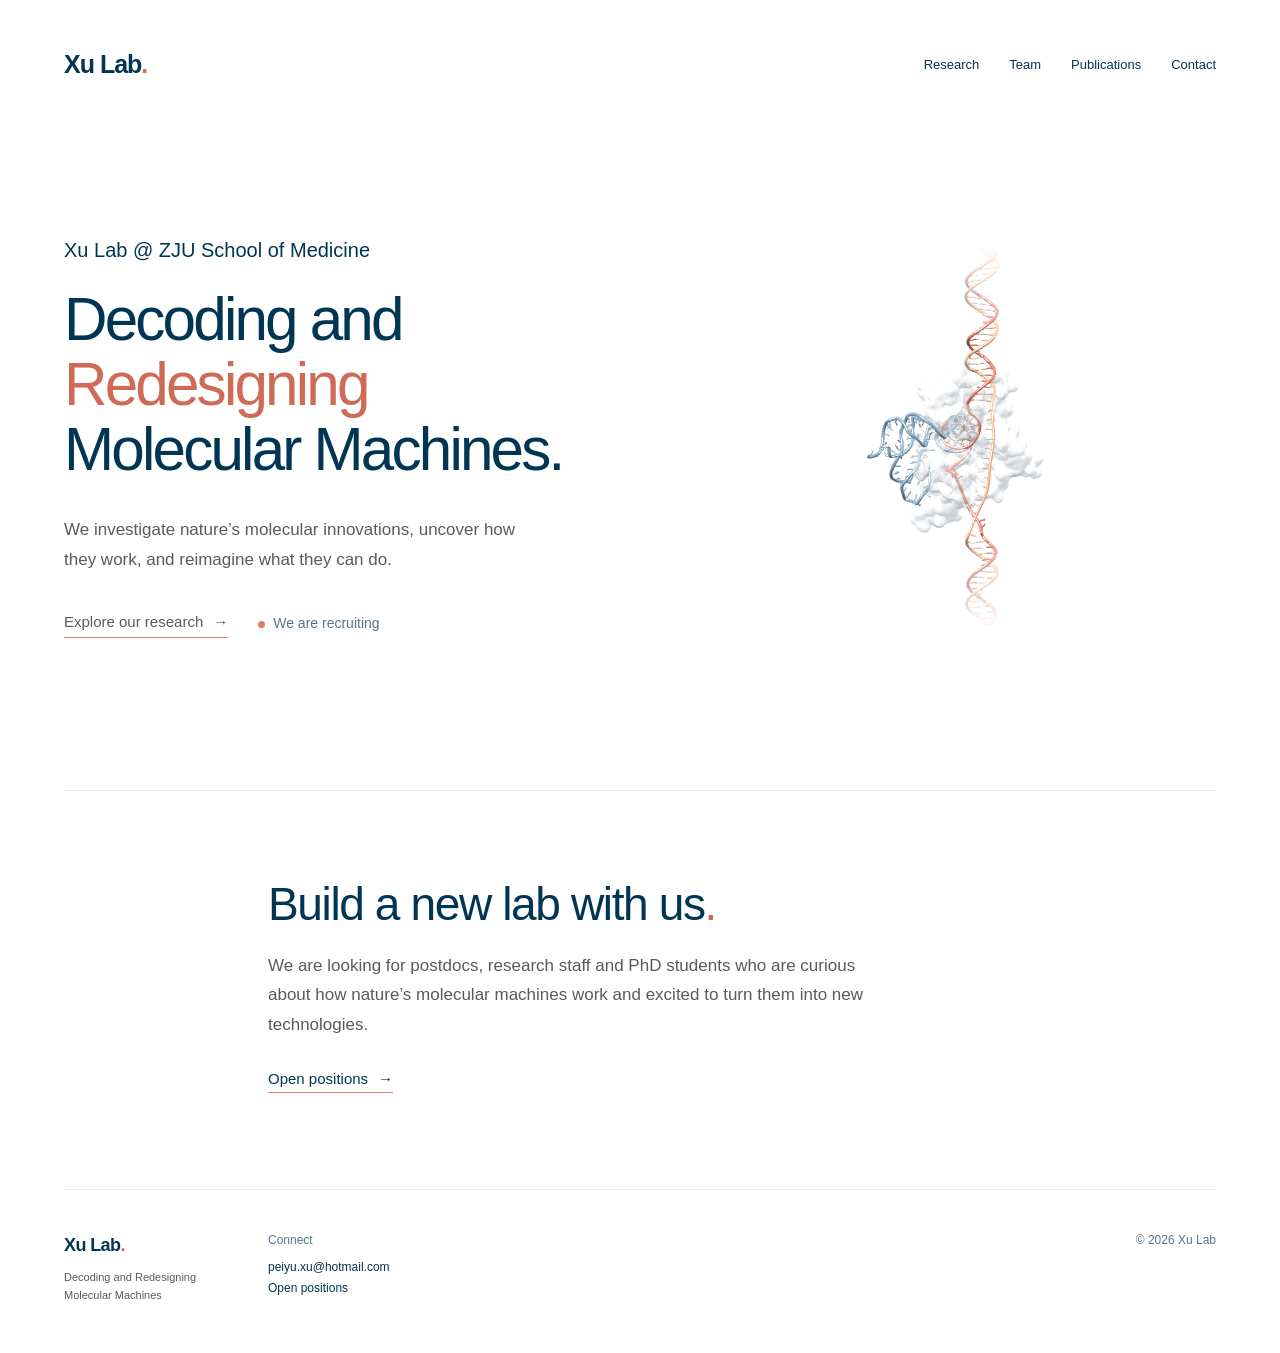
==== index.html @ af86e6c8 "Fix desktop scroll jitter near the top of the page Co-Authored-By: Claude Opus 5.5 <noreply@anthropi" ====
<!doctype html>
<html lang="en"><head><meta charset="utf-8"><meta name="viewport" content="width=device-width,initial-scale=1"><meta name="theme-color" content="#ffffff"><meta name="description" content="The Xu Lab at Zhejiang University School of Medicine discovers molecular machines in nature, works out how they function, and redesigns them into new technologies, at the bench and with AI."><title>Xu Lab — Molecular Machines</title><meta property="og:type" content="website"><meta property="og:site_name" content="Xu Lab"><meta property="og:title" content="Xu Lab — Molecular Machines"><meta property="og:description" content="The Xu Lab at Zhejiang University School of Medicine discovers molecular machines in nature, works out how they function, and redesigns them into new technologies, at the bench and with AI."><meta property="og:image" content="assets/og-image.png"><meta name="twitter:card" content="summary_large_image"><script type="application/ld+json">{"@context": "https://schema.org", "@type": "ResearchOrganization", "name": "Xu Lab", "description": "The Xu Lab at Zhejiang University School of Medicine discovers molecular machines in nature, works out how they function, and redesigns them into new technologies, at the bench and with AI.", "parentOrganization": {"@type": "CollegeOrUniversity", "name": "Zhejiang University School of Medicine"}, "email": "peiyu.xu@hotmail.com", "founder": {"@type": "Person", "name": "Peiyu Xu"}}</script><link rel="icon" href="assets/mark.svg" type="image/svg+xml"><link rel="apple-touch-icon" href="assets/apple-touch-icon.png"><link rel="manifest" href="site.webmanifest"><link rel="modulepreload" href="assets/vendor/three.module.min.js"><link rel="preload" href="assets/spufz1.json" as="fetch" crossorigin><link rel="preload" href="assets/protein-surface.bin" as="fetch" crossorigin><link rel="stylesheet" href="style.css?v=r39"><script type="module" src="app.js?v=spufz1-v6"></script><script type="module" src="site.js?v=r5"></script></head>
<body class="home"><a class="skip" href="#main">Skip to content</a><header><a class="wordmark" href="index.html" aria-label="Xu Lab home">Xu Lab<span>.</span></a><nav aria-label="Main navigation"><a href="research.html">Research</a><a href="team.html">Team</a><a href="publications.html">Publications</a><a href="contact.html">Contact</a></nav></header><main id="main"><section class="intro" aria-labelledby="title"><div class="intro-copy"><p class="lab-heading">Xu Lab @ ZJU School of Medicine</p><h1 id="title">Decoding and<br><span>Redesigning</span><br>Molecular Machines.</h1><p>We investigate nature’s molecular innovations, uncover how they work, and reimagine what they can do.</p><p class="hero-links"><a class="cta-link" href="research.html">Explore our research <span aria-hidden="true">→</span></a><a class="hero-secondary" href="contact.html#positions">We are recruiting</a></p></div><figure class="molecular-figure">
  <div id="viewport" class="molecular-viewport">
    <canvas aria-label="SpuFz1 protein surface in translucent white, omega RNA in pale blue, and DNA in coral and apricot, from PDB 8GKH with modeled DNA extensions. Drag to rotate." role="img"></canvas>
    <p id="status" class="molecular-status" role="status">Loading structure…</p>
  </div>
</figure></section>
<section class="join-band reveal" aria-labelledby="join-home-title">
  <h2 id="join-home-title">Build a new lab with us<span>.</span></h2>
  <p>We are looking for postdocs, research staff and PhD students who are curious about how nature’s molecular machines work and excited to turn them into new technologies.</p>
  <a class="cta-link" href="contact.html#positions">Open positions <span aria-hidden="true">→</span></a>
</section>
</main><footer class="site-footer"><div class="footer-inner"><div class="footer-id"><a class="footer-mark" href="index.html">Xu Lab<span>.</span></a><p>Decoding and Redesigning<br>Molecular Machines</p></div><div class="footer-col"><p class="footer-label">Connect</p><p><a href="mailto:peiyu.xu@hotmail.com">peiyu.xu@hotmail.com</a><br><a href="contact.html#positions">Open positions</a></p></div><p class="footer-note">© 2026 Xu Lab</p></div></footer></body></html>
---- style.css ----
*{box-sizing:border-box}html{scroll-behavior:smooth;scroll-padding-top:40px}body{margin:0;background:#fff;color:#003653;font-family:Helvetica,Arial,sans-serif;-webkit-font-smoothing:antialiased}a{color:inherit;text-decoration:none}a:hover{color:#a8452e}button{font:inherit;color:inherit}a:focus-visible,button:focus-visible{outline:2px solid #de7e6a;outline-offset:6px}.skip{position:absolute;left:24px;top:-100px}.skip:focus{top:10px;background:white;z-index:5}header,main,footer{max-width:1280px;margin:auto;padding-left:64px;padding-right:64px}header{height:128px;display:flex;align-items:center;justify-content:space-between;font-size:13px}.wordmark{font-size:25px;font-weight:600;letter-spacing:-1px}.wordmark span{color:#cf6a55}.intro{min-height:570px;display:grid;grid-template-columns:1.35fr 1fr;gap:24px;align-items:center;padding:56px 0 100px}h1{font-size:clamp(40px,4.7vw,66px);line-height:1.08;font-weight:400;letter-spacing:-2.8px;margin:0 0 32px}h1 span{color:#cf6a55}.intro-copy>p{max-width:480px;font-size:17px;line-height:1.75;color:#585a60;margin:0}figure{margin:0;min-width:0}canvas{display:block;width:100%;height:350px}figcaption{font-size:10px;text-align:center;color:#585a60;line-height:1.6}figcaption span{padding:0 5px}button{background:none;border:0;padding:4px 0;cursor:pointer;text-decoration:underline;text-underline-offset:3px}#publications{padding:35px 0 62px;border-top:1px solid #e8ecee}.section-head{display:flex;align-items:baseline;justify-content:space-between;gap:20px;margin-bottom:24px}h2{font-size:16px;font-weight:500;margin:0}.section-head>a{font-size:12px;color:#585a60}ol{list-style:none;margin:0;padding:0}li+li{margin-top:27px}.paper-title{font-size:19px;line-height:1.45;display:block;max-width:850px}.paper-meta{display:block;font-size:12px;color:#585a60;margin-top:7px}.arrow{color:#53768d;font-size:16px;white-space:nowrap}footer{min-height:110px;display:flex;align-items:center;justify-content:space-between;font-size:12px;color:#585a60}footer p{margin:0}footer p span{margin-left:10px}@media(min-width:1500px){.intro{min-height:650px}}@media(max-width:800px){header,main,footer{padding-left:28px;padding-right:28px}header{height:96px}.intro{grid-template-columns:1fr;gap:10px;padding:40px 0 48px;min-height:0}h1{font-size:clamp(37px,7vw,57px);letter-spacing:-1.8px}.intro-copy>p{font-size:16px;max-width:540px}figure{max-width:400px;width:100%;margin:auto}canvas{height:245px}.paper-title{font-size:17px}#publications{padding-bottom:30px}footer{min-height:100px}}@media(prefers-reduced-motion:reduce){html{scroll-behavior:auto}}

/* Shared navigation and separate pages. */
body{min-height:100svh;display:flex;flex-direction:column}header,main,footer{width:100%}main{flex:1}header nav{display:flex;gap:30px;align-items:center}header nav a{padding:8px 0}header nav a[aria-current=page]{text-decoration:underline;text-decoration-color:#de7e6a;text-underline-offset:8px}.home .intro{min-height:calc(100svh - 238px)}.page-heading{padding:64px 0 56px}.page-heading h1{font-size:clamp(40px,5vw,64px);margin-bottom:24px}.page-heading h1 span{color:#cf6a55}.page-heading p,.research-list p{font-size:17px;line-height:1.75;color:#585a60;max-width:600px}.research-list{padding:0 0 80px;max-width:700px}.research-list section{padding:26px 0;border-top:1px solid #e8ecee}.research-list h2,.profile h2{font-size:24px;font-weight:400}.research-list p{margin-bottom:0}.profile{padding:0 0 100px}.profile h2 span{font-size:18px;margin-left:12px}.profile>p{color:#585a60;font-size:14px;margin:16px 0 32px}.profile-links{display:flex;gap:28px;font-size:13px}footer>span{font-size:10px}@media(max-width:800px){header nav{gap:20px}.home .intro{min-height:0}.page-heading{padding:44px 0 40px}footer>span{max-width:190px;text-align:right;line-height:1.6}}@media(max-width:400px){header,main,footer{padding-left:20px;padding-right:20px}header nav{gap:14px;font-size:11px}.wordmark{font-size:23px}}

/* Complete bibliography: full author lists, calm year-based typography. */
.scholar-link{font-size:12px;color:#585a60;display:inline-flex;align-items:center;gap:6px}
.scholar-icon{flex:none}.bibliography{padding-bottom:50px}.publication-year{display:grid;grid-template-columns:100px minmax(0,1fr);gap:28px;padding:36px 0;border-top:1px solid #e8ecee}.publication-year>h2{font-size:18px;color:#53768d;padding-top:3px}.publication+.publication{margin-top:36px}.paper-authors{font-size:13px;line-height:1.85;color:#585a60;margin:10px 0 7px;overflow-wrap:break-word}.paper-authors strong{font-weight:700;color:#003653}.publication .paper-meta{font-size:12px;line-height:1.7;margin:0}.pub-type{color:#a8452e;margin-left:10px}.publication .paper-title{font-size:19px;line-height:1.5}.bibliography ol{min-width:0}@media(max-width:800px){.publication-year{grid-template-columns:1fr;gap:22px;padding:28px 0}.publication .paper-title{font-size:17px}.paper-authors{font-size:13px}}

.author-role{font-size:.75em;line-height:0;vertical-align:super;color:#003653;margin-left:1px}.page-heading .author-legend{font-size:12px;line-height:1.8;margin:20px 0 18px;display:flex;flex-wrap:wrap;gap:8px 24px}

@media(max-width:540px){header{height:auto;min-height:100px;flex-wrap:wrap;gap:14px;padding-top:24px;padding-bottom:22px}header nav{gap:20px;flex-wrap:wrap;font-size:12px;justify-content:flex-end}}@media(max-width:400px){header nav{gap:17px;width:100%;justify-content:flex-end}}

.selected-publications{padding-bottom:72px}.selected-publications .page-heading{padding-bottom:30px}.selected-publications>ol{margin-left:128px;max-width:none}.full-heading{display:flex;justify-content:space-between;align-items:baseline;gap:24px;padding:18px 0 30px}.selected-publications .page-heading h1,.full-heading h2{font-size:30px;font-weight:600;letter-spacing:-.8px;line-height:1.2}.publication-year>h3{font-size:18px;font-weight:400;color:#53768d;padding-top:3px;margin:0}@media(max-width:540px){.selected-publications{padding-bottom:48px}.selected-publications .page-heading h1,.full-heading h2{font-size:26px}.full-heading{gap:16px;flex-wrap:wrap}}

@media(max-width:800px){.selected-publications>ol{margin-left:0}}

/* A shared image/year gutter keeps every article's text aligned. */
.selected-publications>ol{margin-left:204px}.featured-paper{display:grid;grid-template-columns:176px minmax(0,1fr);gap:28px;align-items:center}.publication-year{grid-template-columns:176px minmax(0,1fr)}.paper-copy{min-width:0}.paper-visual{margin:0;width:176px;max-width:none}.paper-visual svg,.paper-visual img{display:block;width:176px;height:152px}.paper-visual figcaption{font-size:10px;color:#585a60;margin-top:8px;line-height:1.5;text-align:center}@media(max-width:800px){.selected-publications>ol{margin-left:0}.publication-year{grid-template-columns:1fr}.featured-paper{grid-template-columns:1fr;gap:20px}.paper-visual{margin:0}.paper-visual svg{height:145px}.paper-visual img{width:168px;height:145px}.paper-visual figcaption{text-align:left}}

@media(max-width:800px){.paper-visual-space{display:none}}

/* Reviewed SpuFz1 structural animation, shared with the standalone preview. */
.home .molecular-figure{width:100%;max-width:none}.home .molecular-viewport{position:relative;width:100%;height:clamp(360px,48vh,480px)}.home .molecular-viewport canvas{width:100%;height:100%;touch-action:pan-y;cursor:grab;-webkit-mask-image:linear-gradient(180deg,transparent 5%,#000 28%,#000 72%,transparent 95%);mask-image:linear-gradient(180deg,transparent 5%,#000 28%,#000 72%,transparent 95%)}.home .molecular-viewport canvas:active{cursor:grabbing}.home .molecular-status{position:absolute;inset:45% 0 auto;text-align:center;font-size:12px;color:#53768d;pointer-events:none}.home .molecular-status[hidden]{display:none}.home .molecular-figure figcaption{line-height:1.8;margin-top:10px}.home #motion:disabled{cursor:wait;opacity:.55}@media(max-width:800px){.home .molecular-figure{max-width:440px}.home .molecular-viewport{height:400px}}@media(max-width:400px){.home .molecular-viewport{height:360px}}

.home .intro-copy>.lab-heading{max-width:none;margin:0 0 24px;color:#003653;font-size:clamp(16px,1.6vw,20px);font-weight:400;line-height:1.4}


/* Team: PI profile and training, on the same 176px label column as Publications. */
.pi-profile{display:grid;grid-template-columns:280px minmax(0,1fr);gap:56px;align-items:start;padding:0 0 100px}.pi-photo{width:100%;aspect-ratio:4/5;background:#f4f5f6;border:1px solid #e8ecee;display:flex;align-items:center;justify-content:center}.pi-photo span{font-size:11px;letter-spacing:.08em;text-transform:uppercase;color:#53768d}.pi-photo img{width:100%;height:100%;object-fit:cover;display:block}.pi-copy{padding-top:6px}.pi-copy h2{font-size:30px;font-weight:400;letter-spacing:-.6px;line-height:1.2;margin:0}.pi-copy h2 span{font-size:18px;margin-left:12px;color:#585a60}.pi-role{color:#585a60;font-size:14px;line-height:1.7;margin:14px 0 22px}.training{margin-top:48px}.training-row{display:grid;grid-template-columns:72px minmax(0,1fr);gap:20px;padding:0}.training-row+.training-row{margin-top:16px}.training-row>h3{font-size:13px;font-weight:400;color:#53768d;line-height:1.6;margin:0}.training-place{font-size:14px;line-height:1.6;margin:0 0 2px}.training-detail{font-size:12px;line-height:1.6;color:#585a60;margin:0}.training-detail span{margin-left:16px;color:#53768d}@media(max-width:800px){.pi-profile{grid-template-columns:1fr;gap:28px}.pi-photo{max-width:280px}}

/* Contact: label + links groups. */
.profile .contact-group{margin-top:26px}.profile .contact-group>p{color:#585a60;font-size:14px;margin:0 0 8px}
.join{padding:0 0 100px}.join h2{font-size:24px;font-weight:400;margin:0 0 16px}.join p{font-size:15px;line-height:1.75;color:#585a60;margin:0;max-width:600px}
.contact-address{font-style:normal;font-size:13px;line-height:1.7;min-height:1.7em}
.pi-copy .profile-links a{display:inline-flex;align-items:center;gap:7px}.pi-copy .profile-links svg{width:15px;height:15px;flex:none}
.join p+p{margin-top:12px}.join a{color:#003653;text-decoration:underline;text-decoration-color:#91adc1;text-underline-offset:3px}

/* Research: hovering a theme swaps a large, edge-faded visual on the right. */
.research main{max-width:none;padding:0}.research-stage{--gutter:max(64px,calc((100vw - 1280px)/2 + 64px));display:grid;grid-template-columns:calc(var(--gutter) + 440px) minmax(0,1fr);grid-template-columns:calc(var(--gutter) + clamp(340px,30vw,440px)) minmax(0,1fr);grid-template-rows:auto 1fr;grid-template-areas:"heading visual" "pillars visual";min-height:620px;min-height:max(620px,calc(100vh - 238px));min-height:max(620px,calc(100svh - 238px))}.research .page-heading{grid-area:heading;position:relative;z-index:2;padding:40px 24px 36px var(--gutter)}.pillars{grid-area:pillars;position:relative;z-index:2;display:flex;flex-direction:column;padding:0 24px 56px var(--gutter)}.pillar{display:grid;grid-template-columns:44px minmax(0,1fr);text-align:left;text-decoration:none;padding:22px 0;border-top:1px solid #e8ecee;color:#8a8484;transition:color .35s}.pillar:last-child{border-bottom:1px solid #e8ecee}.pillar-num{grid-row:span 2;font-size:12px;padding-top:14px;color:#8a8484;transition:color .35s}.pillar-name{font-size:clamp(34px,3.6vw,50px);letter-spacing:-1.6px;line-height:1.1}.pillar-name span{color:transparent;transition:color .35s}.pillar:hover,.pillar[aria-selected=true]{color:#003653}.pillar[aria-selected=true] .pillar-num{color:#cf6a55}.pillar[aria-selected=true] .pillar-name span{color:#cf6a55}.pillar:focus-visible{outline-offset:2px}
/* Page titles on Research, Team and Contact: a small label over an optional statement,
   so the page's own content carries the visual weight. The Structures drawer on Publications
   uses the same label, so it reads as an appendix rather than a section of its own. */
.page-heading.is-label h1,.drawer-title{font-size:13px;font-weight:400;letter-spacing:.18em;text-transform:uppercase;color:#53768d;line-height:1.4;margin:0}
.page-heading.is-label h1 span,.drawer-title span{display:none}
.page-heading.is-label p{font-size:26px;line-height:1.3;color:#003653;letter-spacing:-.4px;max-width:600px;margin:12px 0 0}
main>.page-heading.is-label{padding:40px 0 36px}
.research .page-heading.is-label p{max-width:360px}
@media(max-width:600px){.page-heading.is-label p{font-size:22px}}
/* The selected theme's question and lead open beneath it. */
.pillar-more{grid-column:2;display:grid;grid-template-rows:0fr;opacity:0;transition:grid-template-rows .55s cubic-bezier(.2,.7,.2,1),opacity .4s ease}
.pillar-more>span{overflow:hidden;min-height:0}
.pillar[aria-selected=true] .pillar-more{grid-template-rows:1fr;opacity:1}
.pillar-q{display:block;font-size:18px;letter-spacing:-.3px;line-height:1.35;color:#003653;margin-top:18px}
.pillar-lead{display:block;font-size:14px;line-height:1.75;color:#585a60;margin-top:8px;max-width:420px}
@media(max-width:900px){.pillar-more{grid-template-rows:1fr;opacity:1}}
@media(prefers-reduced-motion:reduce){.pillar-more{transition:none}}
/* Structures: a collapsed drawer at the foot of the publications page. */
.structure-drawer{grid-column:1/-1}
.structure-drawer>summary{display:grid;grid-template-columns:176px minmax(0,1fr) auto;gap:28px;align-items:baseline;cursor:pointer;list-style:none}
.structure-drawer>summary::-webkit-details-marker{display:none}
.drawer-hint{font-size:15px;color:#585a60}
.drawer-toggle{font-size:13px;color:#14597c;border:1px solid #dfe6ea;border-radius:999px;padding:7px 14px;white-space:nowrap}
.structure-drawer>summary:hover .drawer-toggle{border-color:#14597c}
.drawer-toggle .when-open,.structure-drawer[open] .drawer-toggle .when-closed{display:none}
.structure-drawer[open] .drawer-toggle .when-open{display:inline}
.structure-drawer .gallery-body{margin:28px 0 0 204px}
@media(max-width:800px){.structure-drawer>summary{grid-template-columns:minmax(0,1fr) auto;gap:8px 16px}.drawer-hint{grid-column:1/-1;grid-row:2}.structure-drawer .gallery-body{margin-left:0}}
.research-visual{grid-area:visual;position:relative;z-index:1;overflow:hidden;min-height:620px;min-width:0}.panel{position:absolute;top:0;right:0;bottom:0;left:0;opacity:0;transform:scale(1.025);transition:opacity .7s ease,transform 1.1s ease}.panel.is-active{opacity:1;transform:none}.panel[hidden]{display:block;visibility:hidden}.panel-art{position:absolute;top:0;right:0;bottom:0;left:0;-webkit-mask-image:radial-gradient(ellipse 64% 66% at 54% 50%,#000 50%,transparent 100%),linear-gradient(90deg,transparent,#000 22%);-webkit-mask-composite:source-in;mask-image:radial-gradient(ellipse 64% 66% at 54% 50%,#000 50%,transparent 100%),linear-gradient(90deg,transparent,#000 22%);mask-composite:intersect}.panel-caption{position:absolute;right:max(32px,calc((100vw - 1280px)/2 + 64px));bottom:16px;margin:0;font-size:10px;line-height:1.6;color:#585a60;text-align:right}.panel-caption span{padding:0 5px}.panel-caption a:hover{color:#a8452e}
.tree{display:block;width:100%;height:100%;overflow:visible}.tree .edge{fill:none;stroke:#14597c;stroke-linecap:round;stroke-dasharray:1 1;stroke-dashoffset:1;opacity:0;transition:stroke-dashoffset var(--t,.6s) linear var(--d,0s),opacity 0s linear var(--d,0s)}.tree.grown .edge{stroke-dashoffset:0;opacity:1}.tree.reset .edge,.tree.reset .tip,.tree.reset .critter{transition:none}.tree .tip{fill:#91adc1;opacity:0;transition:opacity .8s var(--d,0s)}.tree.grown .tip{opacity:.9}.critter{opacity:0;transition:opacity 1.2s ease var(--d,0s)}.tree.grown .critter{opacity:1}.critter path,.critter circle,.critter ellipse,.critter line,.critter rect,.critter polyline{fill:none;stroke:#003653;stroke-width:1.6;stroke-linecap:round;stroke-linejoin:round;vector-effect:non-scaling-stroke}.critter.accent path,.critter.accent circle,.critter.accent line{stroke:#de7e6a}.critter .dot{fill:#003653;stroke:none}.critter.accent .dot{fill:#de7e6a}.critter text{font-size:11px;fill:#585a60;text-anchor:middle;font-family:Helvetica,Arial,sans-serif}.tree-layer{transition:transform 1.2s cubic-bezier(.2,.7,.2,1)}
.decode-art{overflow:hidden;-webkit-mask-image:linear-gradient(180deg,transparent 2%,#000 30%,#000 70%,transparent 98%),linear-gradient(90deg,transparent,#000 22%);mask-image:linear-gradient(180deg,transparent 2%,#000 30%,#000 70%,transparent 98%),linear-gradient(90deg,transparent,#000 22%)}.research .molecular-viewport{position:absolute;left:0;right:0;top:-52%;bottom:-52%}.research .molecular-viewport canvas{width:100%;height:100%;touch-action:pan-y;cursor:grab}.research .molecular-viewport canvas:active{cursor:grabbing}.research .molecular-status{position:absolute;top:48%;left:0;right:0;text-align:center;font-size:12px;color:#53768d;pointer-events:none;margin:0}.research .molecular-status[hidden]{display:none}.research #motion{font-size:10px;padding:0}.research #motion:disabled{cursor:wait;opacity:.55}
@font-face{font-family:"Lab Mono";src:url(assets/fonts/DejaVuSansMono-latin.woff) format("woff");font-display:block}.genome{position:absolute;top:-4%;bottom:-4%;left:-10%;right:-10%;display:flex;flex-direction:column;justify-content:center;align-items:center;gap:12px;font-family:"Lab Mono",Menlo,monospace;white-space:nowrap;overflow:hidden}.seq-row{font-size:14px;letter-spacing:.32em;color:#8a8484;will-change:transform}.seq-row.focus{font-size:21px;letter-spacing:.3em;color:#003653;margin:22px 0;position:relative}.seq-row b{font-weight:400;transition:color 1.2s,background-color 1.2s}.seq-row b.guide{background:linear-gradient(#91adc1,#91adc1) bottom/100% 3px no-repeat}.seq-row b.cut{color:#cf6a55}.seq-row b.new{color:#a8452e;background-color:#fde9dc}.seq-row b.done{color:#cf6a55}.seq-row b.blip{color:#cf6a55}
.cowork{position:absolute;top:0;left:0;width:100%;height:100%;overflow:visible;pointer-events:none;z-index:1}
.cowork path,.cowork line,.cowork circle{fill:none;stroke-linecap:round;stroke-linejoin:round}
#panel-redesign .genome{justify-content:flex-start}
.co-human path,.co-arm{stroke:#003653}
.co-human .co-fill{fill:#003653;stroke:none}
.co-ai path,.co-ai-arm{stroke:#53768d}
.co-net line{stroke:#91adc1}
.cowork .co-net circle,.cowork .co-fill-ai,.cowork .co-particle{fill:#14597c;stroke:none}
.co-halo{stroke:#14597c}
.co-sketch{stroke:#003653;stroke-dasharray:1 1}
.co-change{stroke:#de7e6a}
.co-talk{stroke:#91adc1}
.cowork .co-particle.hit{fill:#de7e6a;stroke:none}
.co-label{font-family:"Lab Mono",Menlo,monospace;font-size:9px;letter-spacing:.24em;fill:#8a8484;text-anchor:middle}
.cowork .co-res{fill:#fff;stroke:#003653}
.cowork .co-res-c{fill:#fde9dc;stroke:#de7e6a}
.co-aa{font-family:"Lab Mono",Menlo,monospace;font-size:8.5px;text-anchor:middle;dominant-baseline:central;fill:#003653}
.co-aa.c{fill:#a8452e}
.co-fan path{fill:none;stroke-linecap:round;stroke-dasharray:1 1}
.co-fan .reg{stroke:#91adc1;stroke-width:.7}
.co-fan .hit{stroke:#de7e6a;stroke-width:1.6}
/* The focus row slides so the molecule being designed sits above its own letters. */
.seq-row.focus{transition:transform 1.2s cubic-bezier(.4,0,.2,1)}
.seq-row b.win{background:linear-gradient(#91adc1,#91adc1) bottom/100% 2px no-repeat}
.seq-row b.win.alt{background-image:linear-gradient(#cfdbe3,#cfdbe3)}
@media(max-width:600px){.seq-row.focus{font-size:14px;letter-spacing:.14em;margin:16px 0}}
@media(max-width:900px){.research-stage{--gutter:28px;grid-template-columns:minmax(0,1fr);grid-template-rows:auto auto auto;grid-template-areas:"heading" "visual" "pillars";min-height:0}.research .page-heading{padding:20px 28px 24px}.research-visual{position:-webkit-sticky;position:sticky;top:0;z-index:3;height:340px;height:52vh;height:52svh;min-height:340px;background:#fff}.pillars{padding:0 28px 32vh}.pillar{padding:26px 0}.pillar-name{font-size:36px}.panel-caption{right:28px;bottom:8px}}
@media(prefers-reduced-motion:reduce){.panel,.tree .edge,.tree .tip,.critter,.tree-layer{transition:none}.seq-row{transform:none!important}}


/* Home (round 1): sections below the hero share the 176px label column of Publications and Team. */
.home-band{display:grid;grid-template-columns:176px minmax(0,1fr);gap:28px;padding:64px 0;border-top:1px solid #e8ecee}
.band-label h2{font-size:18px;font-weight:400;color:#53768d;line-height:1.4;margin:0}
.band-label a{display:inline-block;margin-top:14px;font-size:12px;color:#585a60}
.theme-list,.work-list{display:grid;grid-template-columns:repeat(3,minmax(0,1fr));gap:48px}
.theme-list li+li,.work-list li+li,.news-list li+li{margin-top:0}
.theme-list a,.work-list a{display:block;height:100%}
.theme-num{display:block;font-size:12px;color:#cf6a55;margin-bottom:14px}
.theme-name{display:block;font-size:clamp(28px,2.6vw,36px);letter-spacing:-1.2px;line-height:1.1}
.theme-name span{color:#cf6a55}
.theme-desc{display:block;font-size:14px;line-height:1.75;color:#585a60;margin-top:14px}
.theme-more{display:inline-block;margin-top:16px;font-size:12px;color:#53768d;transition:color .3s,transform .3s}
.theme-list a:hover .theme-more{color:#a8452e;transform:translateX(4px)}
.work-art{aspect-ratio:528/456;background:#f7f8f9;overflow:hidden;margin-bottom:18px}
.work-art img{display:block;width:100%;height:100%;object-fit:contain;transition:transform .8s cubic-bezier(.2,.7,.2,1)}
.work-list a:hover img{transform:scale(1.045)}
.work-venue{display:block;font-size:12px;color:#53768d}
.work-title{display:block;font-size:17px;line-height:1.45;margin-top:6px}
.work-list a:hover .work-title{color:#a8452e}
.news-list li{display:grid;grid-template-columns:96px minmax(0,1fr);gap:20px;padding:16px 0;border-top:1px solid #f0f2f3}
.news-list li:first-child{border-top:0;padding-top:2px}
.news-date{font-size:12px;color:#53768d;padding-top:4px}
.news-text{font-size:15px;line-height:1.7;margin:0;max-width:720px}
.news-text a,.join-band p a{text-decoration:underline;text-decoration-color:#91adc1;text-underline-offset:3px}
.join-band{padding:88px 0 96px 204px;border-top:1px solid #e8ecee}
.join-band h2{font-size:clamp(32px,3.6vw,48px);font-weight:400;letter-spacing:-1.4px;line-height:1.12;margin:0 0 20px}
.join-band h2 span{color:#cf6a55}
.join-band p{font-size:17px;line-height:1.75;color:#585a60;max-width:600px;margin:0}
.cta-link{display:inline-flex;gap:10px;align-items:center;margin-top:30px;font-size:15px;padding-bottom:5px;border-bottom:1px solid #de7e6a}
.cta-link span{transition:transform .3s}
.cta-link:hover span{transform:translateX(4px)}
.reveal-ready .reveal{opacity:0;transform:translateY(18px);transition:opacity .9s ease,transform .9s cubic-bezier(.2,.7,.2,1)}
.reveal-ready .reveal.is-visible{opacity:1;transform:none}
@media(max-width:1000px){.theme-list,.work-list{gap:32px}}
@media(max-width:800px){.home-band{grid-template-columns:1fr;gap:24px;padding:44px 0}
.band-label{display:flex;justify-content:space-between;align-items:baseline;gap:16px}
.band-label a{margin-top:0}
.theme-list,.work-list{grid-template-columns:1fr;gap:36px}
.work-list{grid-template-columns:repeat(auto-fill,minmax(220px,1fr))}
.news-list li{grid-template-columns:56px minmax(0,1fr);gap:14px}
.join-band{padding:56px 0 64px}
.join-band p{font-size:16px}}

/* Footer: identity and contact on the shared label column (no address until the lab opens). */
.site-footer{display:block;min-height:0;padding-top:0;padding-bottom:0}
.footer-inner{display:grid;grid-template-columns:176px minmax(0,1fr) auto;gap:28px;align-items:start;padding:40px 0 48px;border-top:1px solid #e8ecee;font-size:12px;line-height:1.75;color:#585a60}
.footer-inner p{margin:0}
.footer-mark{font-size:18px;font-weight:600;letter-spacing:-.6px;color:#003653}
.footer-mark span{color:#cf6a55}
.footer-id p{margin-top:8px;font-size:11px;line-height:1.6}
.footer-label{color:#53768d;margin-bottom:6px!important}
.footer-col a{color:#003653}
.footer-col a:hover{color:#a8452e}
.footer-note{color:#53768d;white-space:nowrap}
@media(max-width:800px){.footer-inner{grid-template-columns:1fr 1fr;gap:24px 20px;padding:32px 0 40px}
.footer-id{grid-column:1/-1}
.footer-note{grid-column:1/-1}}
@media(max-width:480px){.footer-inner{grid-template-columns:1fr}}

/* 404 */
.not-found{padding:40px 0 120px}
.not-found p{font-size:17px;line-height:1.75;color:#585a60;max-width:520px}
.not-found .cta-link{margin-right:28px}
.home .intro{min-height:min(calc(100svh - 238px),860px)}
@media(max-width:800px){.home .intro{min-height:0}}

/* Contact (round 1): label column, definition list and roles. */
.contact-band{padding:48px 0}
.contact-list{margin:0;display:grid;gap:22px}
.contact-list>div{display:grid;grid-template-columns:96px minmax(0,1fr);gap:20px}
.contact-list dt{font-size:12px;color:#53768d;padding-top:3px}
.contact-list dd{margin:0;font-size:15px;line-height:1.75}
.contact-list .contact-address{font-size:15px;line-height:1.75}
.contact-list a:hover{color:#a8452e}
.positions{max-width:720px}
.positions-lead{font-size:17px;line-height:1.75;margin:0 0 28px}
.role-list{list-style:none;margin:0;padding:0;border-top:1px solid #f0f2f3}
.role-list li{display:grid;grid-template-columns:200px minmax(0,1fr);gap:20px;padding:16px 0;border-bottom:1px solid #f0f2f3;margin:0}
.role-list h3{font-size:15px;font-weight:500;margin:0;line-height:1.7}
.role-list p{font-size:14px;line-height:1.7;color:#585a60;margin:0}
.positions-apply{font-size:15px;line-height:1.75;color:#585a60;margin:28px 0 0}
.positions-apply a{color:#003653;text-decoration:underline;text-decoration-color:#de7e6a;text-underline-offset:3px}
@media(max-width:800px){.contact-band{padding:36px 0}
.contact-list>div{grid-template-columns:72px minmax(0,1fr);gap:14px}
.role-list li{grid-template-columns:1fr;gap:4px}}

/* Research details (round 2): one section per theme below the interactive stage. */
.research-details{max-width:1280px;margin:0 auto;padding:24px 64px 40px}
.theme-detail{display:grid;grid-template-columns:176px minmax(0,1fr);gap:28px;padding:64px 0;border-top:1px solid #e8ecee;scroll-margin-top:24px}
.detail-label h2{font-size:30px;font-weight:400;letter-spacing:-1px;line-height:1.1;margin:0}
.detail-label h2 span{color:#cf6a55}
.detail-body{max-width:760px}
.detail-question{font-size:clamp(22px,2.2vw,28px);letter-spacing:-.6px;line-height:1.3;margin:0 0 18px}
.detail-lead{font-size:16px;line-height:1.8;color:#585a60;margin:0}
.tag-list{list-style:none;padding:0;margin:22px 0 0;display:flex;flex-wrap:wrap;gap:8px}
.tag-list li{margin:0;font-size:12px;line-height:1;padding:7px 11px;border:1px solid #dfe6ea;border-radius:999px;color:#14597c;background:#fafbfc}
.rep-heading{font-size:12px;font-weight:400;color:#53768d;margin:36px 0 4px}
.rep-list li{margin:0;border-bottom:1px solid #f0f2f3}
.rep-list a{display:grid;grid-template-columns:180px minmax(0,1fr);gap:20px;padding:14px 0;align-items:baseline}
.rep-venue{font-size:12px;color:#53768d}
.rep-venue .pub-type{margin-left:8px}
.rep-title{font-size:15px;line-height:1.55}
.rep-list a:hover .rep-title{color:#a8452e}
.details-more{padding:40px 0 0 204px;margin:0}
@media(max-width:900px){.research-details{padding:8px 28px 24px}}
@media(max-width:800px){.theme-detail{grid-template-columns:1fr;gap:16px;padding:44px 0}
.rep-list a{grid-template-columns:1fr;gap:4px}
.details-more{padding-left:0}}
@media(max-width:400px){.research-details{padding-left:20px;padding-right:20px}}
@media(min-width:901px){.research-stage{min-height:max(620px,min(calc(100svh - 238px),860px))}}

/* Team (round 2): biography and lab members. */
.pi-bio{max-width:640px;margin-top:28px}
.pi-bio p{font-size:15px;line-height:1.8;color:#585a60;margin:0}
.pi-bio p+p{margin-top:14px}
.members{padding-bottom:96px}
.member-grid{list-style:none;margin:0;padding:0;display:grid;grid-template-columns:repeat(auto-fill,minmax(180px,1fr));gap:28px}
.member-grid li{margin:0}
.member-grid a{display:block}
.member-avatar{display:flex;align-items:center;justify-content:center;aspect-ratio:4/5;border:1px dashed #c9d6de;color:#53768d;font-size:34px;font-weight:300;margin-bottom:14px;transition:border-color .3s,color .3s,background .3s}
.member-grid a:hover .member-avatar{border-color:#de7e6a;color:#cf6a55;background:#fffaf8}
.member-name{display:block;font-size:15px;line-height:1.5}
.member-role{display:block;font-size:12px;color:#53768d;margin-top:2px}
.members-note{grid-column:2;font-size:14px;color:#585a60;margin:8px 0 0}
.members-note a{color:#003653;text-decoration:underline;text-decoration-color:#de7e6a;text-underline-offset:3px}
@media(max-width:800px){.members-note{grid-column:1}.member-grid{grid-template-columns:repeat(3,minmax(0,1fr));gap:14px}.member-avatar{font-size:26px}}
.member-grid{grid-template-columns:repeat(auto-fill,minmax(140px,168px))}
.member-avatar{aspect-ratio:1}
@media(max-width:800px){.member-grid{grid-template-columns:repeat(3,minmax(0,1fr))}}

/* Publications (round 3): impact strip, search and filters, per-paper actions. */
.visually-hidden{position:absolute;width:1px;height:1px;overflow:hidden;clip:rect(0 0 0 0);white-space:nowrap}
.pub-stats{display:flex;flex-wrap:wrap;gap:12px 48px;margin:28px 0 0;padding:22px 0;border-top:1px solid #e8ecee;border-bottom:1px solid #e8ecee}
.pub-stats div{display:flex;flex-direction:column-reverse;gap:4px}
.pub-stats dt{font-size:12px;color:#53768d}
.pub-stats dd{margin:0;font-size:34px;letter-spacing:-1px;line-height:1}
.pub-toolbar{display:flex;flex-wrap:wrap;align-items:center;gap:14px 24px;margin-top:28px}
.pub-toolbar[hidden]{display:none}
.pub-search input{width:300px;max-width:100%;font:inherit;font-size:14px;color:#003653;padding:10px 14px 10px 36px;border:1px solid #dfe6ea;border-radius:999px;background:#fafbfc url("data:image/svg+xml,%3Csvg xmlns='http://www.w3.org/2000/svg' width='14' height='14' fill='none' stroke='%2391adc1' stroke-width='1.6'%3E%3Ccircle cx='6' cy='6' r='4.8'/%3E%3Cpath d='m9.6 9.6 3.4 3.4'/%3E%3C/svg%3E") no-repeat 14px center;transition:border-color .2s,background-color .2s}
.pub-search input:focus{outline:none;border-color:#de7e6a;background-color:#fff}
.pub-filters{display:flex;flex-wrap:wrap;gap:8px}
.pub-filters button{font-size:12px;line-height:1;padding:8px 12px;border:1px solid #dfe6ea;border-radius:999px;text-decoration:none;color:#14597c;background:#fff;transition:background .2s,border-color .2s,color .2s}
.pub-filters button:hover{border-color:#91adc1}
.pub-filters button[aria-pressed=true]{background:#003653;border-color:#003653;color:#fff}
.pub-count{font-size:12px;color:#53768d;margin:0 0 0 auto}
.paper-actions{display:flex;flex-wrap:wrap;gap:4px 18px;margin:8px 0 0;font-size:12px}
.paper-actions a,.cite-button{color:#53768d;font-size:12px;padding:0;text-decoration:none}
.paper-actions a:hover,.cite-button:hover{color:#a8452e}
.paper-meta .paper-doi{color:#53768d;text-decoration:none;overflow-wrap:anywhere}
.paper-meta .paper-doi:hover{color:#a8452e}
.cite-button.is-done{color:#2f7d5b}
.pub-empty{padding:40px 0 80px 204px;font-size:15px;color:#585a60}
.pub-empty button{color:#003653;text-decoration:underline;text-decoration-color:#de7e6a}
.publication[hidden],.publication-year[hidden]{display:none}
@media(max-width:800px){.pub-stats{gap:16px 28px}.pub-stats dd{font-size:28px}.pub-search,.pub-search input{width:100%}.pub-count{margin-left:0}.pub-empty{padding-left:0}}
.bibliography ol{display:flex;flex-direction:column;gap:36px}
.bibliography .publication+.publication{margin-top:0}
.page-heading .pub-count{font-size:13px;color:#53768d;margin:0 0 0 auto}
@media(max-width:800px){.page-heading .pub-count{margin-left:0}.bibliography ol{gap:30px}}

/* Chinese pages (round 4) and language switch. */
.lang-switch{margin-left:6px;padding:5px 10px!important;border:1px solid #dfe6ea;border-radius:999px;font-size:12px;line-height:1;color:#14597c}
.lang-switch:hover{border-color:#de7e6a}
:lang(zh){font-family:Helvetica,Arial,"PingFang SC","Hiragino Sans GB","Microsoft YaHei","Noto Sans SC",sans-serif}
:lang(zh) h1,:lang(zh) .pillar-name,:lang(zh) .theme-name,:lang(zh) .detail-label h2,:lang(zh) .join-band h2,:lang(zh) .detail-question{letter-spacing:.02em}
:lang(zh) h1{line-height:1.2}
:lang(zh) .intro-copy>p,:lang(zh) .theme-desc,:lang(zh) .detail-lead,:lang(zh) .pi-bio p,:lang(zh) .news-text,:lang(zh) .positions-lead{line-height:1.9}
:lang(zh) [lang=en]{font-family:Helvetica,Arial,sans-serif}
/* A Chinese name inside English text (紫金港, 徐沛雨) never breaks between characters. */
span[lang=zh]{white-space:nowrap}
@media(max-width:540px){.lang-switch{margin-left:0}}

/* Accessibility and craft (round 5). Text colours meet WCAG AA on white:
   labels #53768d 4.8:1, small coral #b4553f 4.9:1, large coral #cf6a55 3.6:1, inactive tab text #737070 4.9:1. */
.theme-num,.pillar[aria-selected=true] .pillar-num{color:#b4553f}
::selection{background:#fde9dc;color:#003653}
:focus-visible{outline:2px solid #cf6a55;outline-offset:4px}
input:focus-visible{outline:none}
@media(min-width:901px){
  header{position:sticky;top:0;z-index:20;background:rgba(255,255,255,.9);-webkit-backdrop-filter:saturate(1.4) blur(14px);backdrop-filter:saturate(1.4) blur(14px);box-shadow:0 0 0 100vmax rgba(255,255,255,.9);clip-path:inset(0 -100vmax);margin-bottom:0;transition:height .35s ease,margin-bottom .35s ease}
  header.is-scrolled{height:72px;margin-bottom:56px;box-shadow:0 0 0 100vmax rgba(255,255,255,.9),0 1px 0 100vmax #e8ecee}
  header .wordmark{transition:font-size .35s ease}
  header.is-scrolled .wordmark{font-size:21px}
}
@media(prefers-reduced-motion:reduce){header,header .wordmark,.reveal-ready .reveal{transition:none}}

/* Print: a clean, CV-style page (especially Publications). */
@media print{
  @page{margin:16mm 16mm 18mm}
  header nav,.skip,.pub-toolbar,.paper-actions,.lang-switch,.site-footer,.molecular-figure,.research-visual,.pillars,.cta-link,.join-band,.members,.pub-empty{display:none!important}
  header{position:static;height:auto;padding:0 0 8mm;box-shadow:none;clip-path:none}
  header,main,footer,.research-details{max-width:none;padding-left:0;padding-right:0}
  body{color:#000;font-size:10pt}
  .reveal-ready .reveal{opacity:1!important;transform:none!important}
  .page-heading{padding:0 0 6mm}
  .publication-year,.theme-detail,.home-band{break-inside:auto;padding:5mm 0;grid-template-columns:30mm minmax(0,1fr);gap:6mm}
  .publication{break-inside:avoid}
  .paper-title{font-size:11pt}
  .paper-authors{font-size:9pt;line-height:1.5;color:#222}
  .pub-stats{padding:4mm 0}
  .pub-stats dd{font-size:18pt}
  a[href^="http"]:not(.paper-title)::after{content:""}
}
@media(min-width:901px){html{scroll-padding-top:100px}}


/* Structure gallery (round 6): grid of solved structures with a detail dialog. */
.structure-gallery{display:grid;grid-template-columns:176px minmax(0,1fr);gap:28px;padding:48px 0 64px;border-top:1px solid #e8ecee;scroll-margin-top:100px}
.gallery-body{min-width:0}
.gallery-body .detail-lead{max-width:760px}
.gallery-filters{display:flex;flex-wrap:wrap;gap:8px;margin:24px 0 28px}
.gallery-filters button{font-size:12px;line-height:1;padding:8px 12px;border:1px solid #dfe6ea;border-radius:999px;text-decoration:none;color:#14597c;background:#fff;transition:background .2s,border-color .2s,color .2s}
.gallery-filters button[aria-pressed=true]{background:#003653;border-color:#003653;color:#fff}
.structure-grid{list-style:none;margin:0;padding:0;display:grid;grid-template-columns:repeat(auto-fill,minmax(190px,1fr));gap:28px 24px}
.structure-grid li{margin:0}
.structure-section+.structure-section{margin-top:48px}
.structure-section[hidden]{display:none}
.structure-section-title{font-size:13px;font-weight:400;letter-spacing:.04em;color:#53768d;margin:0 0 18px;padding-bottom:10px;border-bottom:1px solid #eef2f4}
.structure-grid li[hidden]{display:none}
.structure-card{display:block;width:100%;text-align:left;padding:0;text-decoration:none;cursor:zoom-in}
.structure-art{display:block;aspect-ratio:528/456;background:#f7f8f9;overflow:hidden;margin-bottom:12px}
.structure-art img{display:block;width:100%;height:100%;object-fit:contain;transition:transform .7s cubic-bezier(.2,.7,.2,1)}
.structure-card:hover .structure-art img,.structure-card:focus-visible .structure-art img{transform:scale(1.07)}
.structure-name{display:block;font-size:15px;line-height:1.4}
.structure-card:hover .structure-name{color:#a8452e}
.structure-meta{display:block;font-size:12px;color:#53768d;margin-top:3px}
.structure-dialog{border:0;padding:0;max-width:min(980px,calc(100vw - 32px));width:100%;background:#fff;color:#003653;box-shadow:0 30px 80px rgba(0,54,83,.25)}
.structure-dialog::backdrop{background:rgba(0,30,46,.55);-webkit-backdrop-filter:blur(4px);backdrop-filter:blur(4px)}
.structure-dialog[open]{animation:sd-in .35s cubic-bezier(.2,.7,.2,1)}
@keyframes sd-in{from{opacity:0;transform:translateY(14px) scale(.98)}}
.sd-inner{position:relative;display:grid;grid-template-columns:minmax(0,1.2fr) minmax(0,1fr);gap:0}
.sd-art{background:#f7f8f9;display:flex;align-items:center;justify-content:center;padding:24px}
.sd-stage{position:relative;width:100%;aspect-ratio:528/456}
.sd-layer{position:absolute;inset:0;opacity:0;transition:opacity .45s ease}
.sd-layer.is-on{opacity:1}
.sd-layer img,.sd-layer video{position:absolute;inset:0;width:100%;height:100%;object-fit:contain;display:block}
.sd-layer video{opacity:0;transition:opacity .3s ease}
.sd-layer video.is-playing{opacity:1}
.sd-copy{padding:44px 40px 36px;display:flex;flex-direction:column}
.sd-pdb{font-size:12px;color:#b4553f;margin:0 0 10px;letter-spacing:.04em}
.sd-copy h3{font-size:28px;font-weight:400;letter-spacing:-.6px;line-height:1.2;margin:0 0 18px}
.sd-paper{font-size:15px;line-height:1.6;margin:0}
.sd-venue{font-size:12px;color:#53768d;margin:8px 0 0}
.sd-links{display:flex;flex-wrap:wrap;gap:10px 22px;margin:26px 0 0;font-size:14px}
.sd-links a{border-bottom:1px solid #de7e6a;padding-bottom:3px}
.sd-nav{display:flex;justify-content:space-between;margin:auto 0 0;padding-top:30px;font-size:13px}
.sd-nav button{text-decoration:none;color:#53768d}
.sd-nav button:hover{color:#a8452e}
.sd-close{position:absolute;top:10px;right:14px;font-size:28px;line-height:1;text-decoration:none;color:#53768d;padding:6px 8px}
.sd-close:hover{color:#a8452e}
/* Every structure of the paper, listed under the links; the copy column scrolls when the list is long. */
.structure-dialog{max-height:min(88vh,800px);overflow:hidden}
.sd-copy{max-height:min(88vh,800px);overflow-y:auto;overscroll-behavior:contain}
.sd-list-title{font-size:12px;font-weight:400;letter-spacing:.04em;color:#53768d;margin:28px 0 8px}
.sd-list{list-style:none;margin:0;padding:0;border-top:1px solid #eef2f4}
.sd-row a{display:grid;grid-template-columns:44px minmax(0,1fr);gap:2px 12px;padding:9px 4px;border-bottom:1px solid #eef2f4;text-decoration:none;color:#003653}
.sd-row a:hover,.sd-row.is-active a{background:#fffaf8}
.sd-turn{color:#9a9492}
.sd-tap{display:none}
@media (hover:none){.sd-hover{display:none}.sd-tap{display:inline}}
.sd-id{grid-row:span 2;font-family:"Lab Mono",Menlo,monospace;font-size:12px;line-height:1.55;color:#14597c}
.sd-row.is-pictured .sd-id{color:#a8452e}
.sd-name{font-size:13px;line-height:1.45}
.sd-res{font-size:11px;color:#53768d}
.sd-tag{display:inline-block;margin-left:8px;padding:0 6px;border:1px solid #f0c9bd;border-radius:999px;font-size:10px;line-height:1.6;color:#a8452e;vertical-align:1px}
@media(max-width:800px){.structure-dialog{overflow-y:auto}.sd-copy{max-height:none;overflow:visible}}
@media(max-width:800px){.structure-gallery{grid-template-columns:1fr;gap:16px;padding:44px 0}
.structure-grid{grid-template-columns:repeat(2,minmax(0,1fr));gap:20px 14px}
.structure-name{font-size:14px}
.sd-inner{grid-template-columns:1fr}
.sd-art{padding:12px}
.sd-copy{padding:24px 22px 22px}
.sd-copy h3{font-size:22px}}
@media(prefers-reduced-motion:reduce){.structure-dialog[open]{animation:none}.structure-art img{transition:none}}
@media print{.structure-gallery{display:none}}

/* Round 8: hero actions and the joining section. */
.hero-links{display:flex;flex-wrap:wrap;align-items:center;gap:14px 30px;margin:34px 0 0}
.hero-links .cta-link{margin-top:0}
.hero-secondary{font-size:14px;color:#53768d;display:inline-flex;align-items:center;gap:8px}
.hero-secondary::before{content:"";width:7px;height:7px;border-radius:50%;background:#de7e6a;box-shadow:0 0 0 0 rgba(222,126,106,.5);animation:pulse 2.4s ease-out infinite}
.hero-secondary:hover{color:#a8452e}
@keyframes pulse{70%{box-shadow:0 0 0 9px rgba(222,126,106,0)}100%{box-shadow:0 0 0 0 rgba(222,126,106,0)}}
.joining{max-width:860px}
.join-cols{display:grid;grid-template-columns:repeat(3,minmax(0,1fr));gap:32px}
.join-col h3,.apply-steps h3{font-size:16px;font-weight:500;margin:0 0 10px;line-height:1.4}
.join-col p,.apply-steps p{font-size:14px;line-height:1.75;color:#585a60;margin:0}
.join-sub{font-size:12px;font-weight:400;color:#53768d;margin:48px 0 14px}
/* Contact: recruiting notes sit under the role list, two columns. */
.positions .join-cols{grid-template-columns:repeat(3,minmax(0,1fr));margin-top:40px}
@media(max-width:960px){.positions .join-cols{grid-template-columns:1fr;gap:22px;margin-top:32px}}
.apply-steps{list-style:none;padding:0;margin:0;display:grid;grid-template-columns:repeat(3,minmax(0,1fr));gap:32px;counter-reset:none}
.apply-steps li{margin:0;display:grid;grid-template-columns:36px minmax(0,1fr);gap:8px;padding-top:16px;border-top:2px solid #003653}
.step-num{font-size:12px;color:#b4553f;padding-top:3px}
.faq{border-top:1px solid #e8ecee}
.faq details{border-bottom:1px solid #e8ecee}
.faq summary{list-style:none;cursor:pointer;padding:16px 36px 16px 0;font-size:15px;line-height:1.5;position:relative}
.faq summary::-webkit-details-marker{display:none}
.faq summary::after{content:"+";position:absolute;right:4px;top:12px;font-size:22px;font-weight:300;color:#53768d;transition:transform .3s}
.faq details[open] summary::after{transform:rotate(45deg)}
.faq summary:hover{color:#a8452e}
.faq details p{font-size:14px;line-height:1.75;color:#585a60;margin:0 0 18px;max-width:680px}
@media(max-width:800px){.join-cols,.apply-steps{grid-template-columns:1fr;gap:22px}}
@media(prefers-reduced-motion:reduce){.hero-secondary::before{animation:none}}
.intro-copy>.hero-links{margin-top:36px;max-width:none;font-size:15px;line-height:1.4}

/* Team timeline (round 10): horizontal on desktop, vertical on phones. */
.timeline{list-style:none;margin:0;padding:0;display:grid;grid-template-columns:repeat(6,minmax(0,1fr));gap:0 20px;position:relative}
.timeline::before{content:"";position:absolute;left:0;right:0;top:35px;height:1px;background:linear-gradient(90deg,#c9d6de,#c9d6de 80%,#de7e6a)}
.tl-item{margin:0;position:relative;padding-right:4px}
.tl-year{display:block;font-size:13px;color:#53768d;height:24px}
.tl-dot{display:block;width:11px;height:11px;border-radius:50%;background:#fff;border:2px solid #003653;margin:6px 0 18px;position:relative;z-index:1}
.tl-now .tl-dot{background:#de7e6a;border-color:#de7e6a;box-shadow:0 0 0 5px rgba(222,126,106,.18)}
.tl-now .tl-year{color:#b4553f}
.tl-title{font-size:15px;line-height:1.4;margin:0 0 6px}
.tl-detail{font-size:13px;line-height:1.6;color:#585a60;margin:0}
.journey{padding-bottom:72px}
@media(max-width:900px){.timeline{grid-template-columns:1fr;gap:22px;padding-left:28px}
.timeline::before{left:5px;right:auto;top:6px;bottom:6px;width:1px;height:auto;background:linear-gradient(180deg,#c9d6de,#c9d6de 80%,#de7e6a)}
.tl-item{display:grid;grid-template-columns:52px minmax(0,1fr);column-gap:10px}
.tl-dot{position:absolute;left:-28px;top:4px;margin:0}
.tl-year{height:auto;grid-row:span 2;padding-top:1px}
.tl-title,.tl-detail{grid-column:2}}

/* Round 11: on phones, Selected work becomes a swipeable row with the next card peeking in. */
@media(max-width:800px){
  .work-list{display:grid;grid-template-columns:none;grid-auto-flow:column;grid-auto-columns:78%;gap:16px;overflow-x:auto;scroll-snap-type:x mandatory;-webkit-overflow-scrolling:touch;scrollbar-width:none;margin:0 -28px;padding:0 28px 6px;scroll-padding:0 28px}
  .work-list::-webkit-scrollbar{display:none}
  .work-list li{scroll-snap-align:start}
  .work-title{font-size:15px}
}
@media(max-width:400px){.work-list{margin:0 -20px;padding:0 20px 6px;scroll-padding:0 20px}}
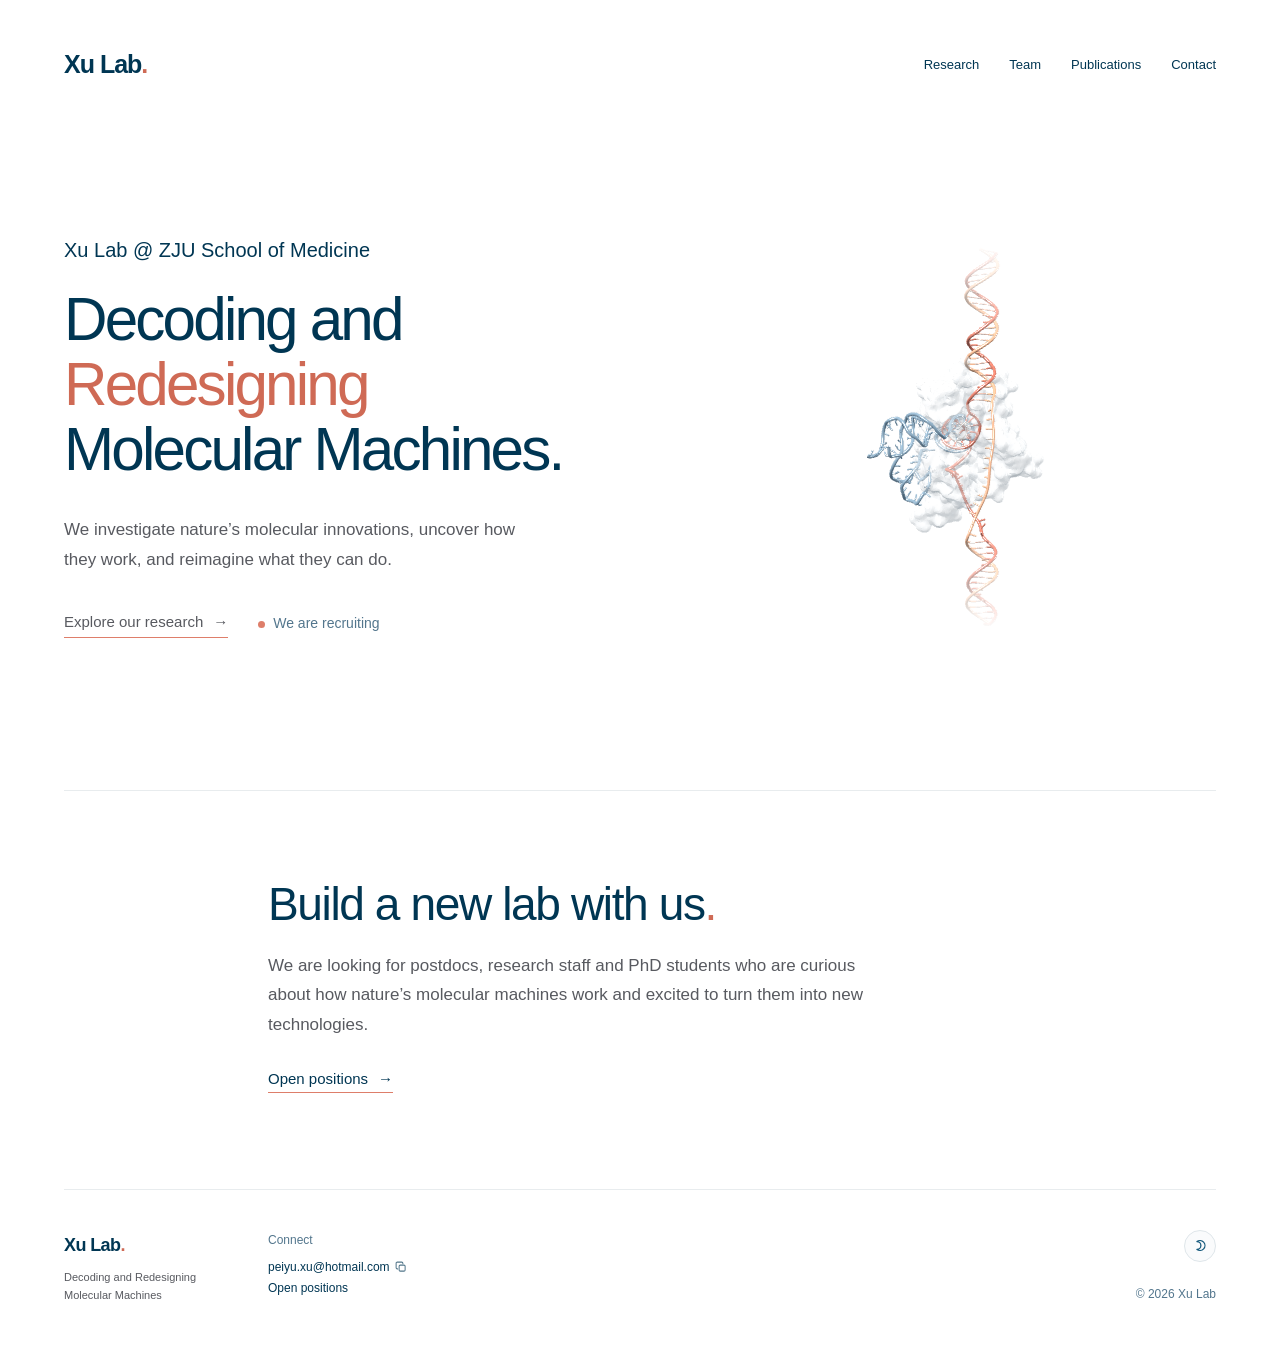
==== commit 6a90bbb3: "v0.4: Yosemite Night dark mode toggle, dark 3D structure gallery, and footer email copy" ====
--- a/index.html
+++ b/index.html
@@ -1,5 +1,5 @@
 <!doctype html>
-<html lang="en"><head><meta charset="utf-8"><meta name="viewport" content="width=device-width,initial-scale=1"><meta name="theme-color" content="#ffffff"><meta name="description" content="The Xu Lab at Zhejiang University School of Medicine discovers molecular machines in nature, works out how they function, and redesigns them into new technologies, at the bench and with AI."><title>Xu Lab — Molecular Machines</title><meta property="og:type" content="website"><meta property="og:site_name" content="Xu Lab"><meta property="og:title" content="Xu Lab — Molecular Machines"><meta property="og:description" content="The Xu Lab at Zhejiang University School of Medicine discovers molecular machines in nature, works out how they function, and redesigns them into new technologies, at the bench and with AI."><meta property="og:image" content="assets/og-image.png"><meta name="twitter:card" content="summary_large_image"><script type="application/ld+json">{"@context": "https://schema.org", "@type": "ResearchOrganization", "name": "Xu Lab", "description": "The Xu Lab at Zhejiang University School of Medicine discovers molecular machines in nature, works out how they function, and redesigns them into new technologies, at the bench and with AI.", "parentOrganization": {"@type": "CollegeOrUniversity", "name": "Zhejiang University School of Medicine"}, "email": "peiyu.xu@hotmail.com", "founder": {"@type": "Person", "name": "Peiyu Xu"}}</script><link rel="icon" href="assets/mark.svg" type="image/svg+xml"><link rel="apple-touch-icon" href="assets/apple-touch-icon.png"><link rel="manifest" href="site.webmanifest"><link rel="modulepreload" href="assets/vendor/three.module.min.js"><link rel="preload" href="assets/spufz1.json" as="fetch" crossorigin><link rel="preload" href="assets/protein-surface.bin" as="fetch" crossorigin><link rel="stylesheet" href="style.css?v=r39"><script type="module" src="app.js?v=spufz1-v6"></script><script type="module" src="site.js?v=r5"></script></head>
+<html lang="en"><head><meta charset="utf-8"><meta name="viewport" content="width=device-width,initial-scale=1"><meta name="theme-color" content="#ffffff"><meta name="description" content="The Xu Lab at Zhejiang University School of Medicine discovers molecular machines in nature, works out how they function, and redesigns them into new technologies, at the bench and with AI."><title>Xu Lab — Molecular Machines</title><link rel="canonical" href="https://xulab.bio/"><meta property="og:type" content="website"><meta property="og:site_name" content="Xu Lab"><meta property="og:title" content="Xu Lab — Molecular Machines"><meta property="og:description" content="The Xu Lab at Zhejiang University School of Medicine discovers molecular machines in nature, works out how they function, and redesigns them into new technologies, at the bench and with AI."><meta property="og:url" content="https://xulab.bio/"><meta property="og:image" content="https://xulab.bio/assets/og-image.png"><meta name="twitter:card" content="summary_large_image"><script type="application/ld+json">{"@context": "https://schema.org", "@type": "ResearchOrganization", "name": "Xu Lab", "description": "The Xu Lab at Zhejiang University School of Medicine discovers molecular machines in nature, works out how they function, and redesigns them into new technologies, at the bench and with AI.", "parentOrganization": {"@type": "CollegeOrUniversity", "name": "Zhejiang University School of Medicine"}, "email": "peiyu.xu@hotmail.com", "founder": {"@type": "Person", "name": "Peiyu Xu"}}</script><link rel="icon" href="/favicon.ico" sizes="48x48"><link rel="icon" href="/assets/icon-192.png" type="image/png" sizes="192x192"><link rel="icon" href="/assets/mark.svg" type="image/svg+xml" sizes="any"><link rel="apple-touch-icon" href="/assets/apple-touch-icon.png" sizes="180x180"><link rel="manifest" href="/site.webmanifest"><link rel="modulepreload" href="assets/vendor/three.module.min.js"><link rel="preload" href="assets/spufz1.json" as="fetch" crossorigin><link rel="preload" href="assets/protein-surface.bin" as="fetch" crossorigin><script>try{if(localStorage.getItem("xulab-theme")==="dark")document.documentElement.dataset.theme="dark"}catch(e){}</script><link rel="stylesheet" href="style.css?v=r47"><script type="module" src="app.js?v=spufz1-v7"></script><script type="module" src="site.js?v=r9"></script></head>
 <body class="home"><a class="skip" href="#main">Skip to content</a><header><a class="wordmark" href="index.html" aria-label="Xu Lab home">Xu Lab<span>.</span></a><nav aria-label="Main navigation"><a href="research.html">Research</a><a href="team.html">Team</a><a href="publications.html">Publications</a><a href="contact.html">Contact</a></nav></header><main id="main"><section class="intro" aria-labelledby="title"><div class="intro-copy"><p class="lab-heading">Xu Lab @ ZJU School of Medicine</p><h1 id="title">Decoding and<br><span>Redesigning</span><br>Molecular Machines.</h1><p>We investigate nature’s molecular innovations, uncover how they work, and reimagine what they can do.</p><p class="hero-links"><a class="cta-link" href="research.html">Explore our research <span aria-hidden="true">→</span></a><a class="hero-secondary" href="contact.html#positions">We are recruiting</a></p></div><figure class="molecular-figure">
   <div id="viewport" class="molecular-viewport">
     <canvas aria-label="SpuFz1 protein surface in translucent white, omega RNA in pale blue, and DNA in coral and apricot, from PDB 8GKH with modeled DNA extensions. Drag to rotate." role="img"></canvas>
@@ -11,4 +11,4 @@
   <p>We are looking for postdocs, research staff and PhD students who are curious about how nature’s molecular machines work and excited to turn them into new technologies.</p>
   <a class="cta-link" href="contact.html#positions">Open positions <span aria-hidden="true">→</span></a>
 </section>
-</main><footer class="site-footer"><div class="footer-inner"><div class="footer-id"><a class="footer-mark" href="index.html">Xu Lab<span>.</span></a><p>Decoding and Redesigning<br>Molecular Machines</p></div><div class="footer-col"><p class="footer-label">Connect</p><p><a href="mailto:peiyu.xu@hotmail.com">peiyu.xu@hotmail.com</a><br><a href="contact.html#positions">Open positions</a></p></div><p class="footer-note">© 2026 Xu Lab</p></div></footer></body></html>+</main><footer class="site-footer"><div class="footer-inner"><div class="footer-id"><a class="footer-mark" href="index.html">Xu Lab<span>.</span></a><p>Decoding and Redesigning<br>Molecular Machines</p></div><div class="footer-col"><p class="footer-label">Connect</p><p><a href="#copy-email" class="copy-email" data-email="peiyu.xu@hotmail.com" aria-label="Copy email address peiyu.xu@hotmail.com" title="Copy email address">peiyu.xu@hotmail.com<svg class="copy-icon" viewBox="0 0 16 16" width="12" height="12" aria-hidden="true"><g class="icon-copy" fill="none" stroke="currentColor" stroke-width="1.35" stroke-linecap="round" stroke-linejoin="round"><rect x="5.5" y="5.5" width="8" height="8" rx="1.5"/><path d="M3.5 10.5H3a1.5 1.5 0 0 1-1.5-1.5V3A1.5 1.5 0 0 1 3 1.5h6A1.5 1.5 0 0 1 10.5 3v.5"/></g><path class="icon-check" fill="none" stroke="currentColor" stroke-width="1.6" stroke-linecap="round" stroke-linejoin="round" d="M2.5 8.5 6.2 12.2 13.5 4.5"/></svg><small class="copy-status" aria-live="polite"></small></a><br><a href="contact.html#positions">Open positions</a></p></div><div class="footer-end"><button type="button" class="theme-toggle" aria-pressed="false" aria-label="Switch to dark mode" title="Switch to dark mode"><svg class="theme-icon" viewBox="0 0 16 16" width="15" height="15" aria-hidden="true"><path class="icon-moon" fill="none" stroke="currentColor" stroke-width="1.35" stroke-linecap="round" stroke-linejoin="round" d="M4.2 3.8A5.3 5.3 0 1 1 4.2 12.2 4.2 4.2 0 0 0 4.2 3.8Z"/><g class="icon-sun" fill="none" stroke="currentColor" stroke-width="1.4" stroke-linecap="round"><circle cx="8" cy="8" r="3"/><path d="M8 1.6v1.8M8 12.6v1.8M1.6 8h1.8M12.6 8h1.8M3.5 3.5l1.3 1.3M11.2 11.2l1.3 1.3M12.5 3.5l-1.3 1.3M4.8 11.2l-1.3 1.3"/></g></svg></button><p class="footer-note">© 2026 Xu Lab</p></div></div></footer></body></html>
--- a/style.css
+++ b/style.css
@@ -264,8 +264,10 @@
 .lang-switch{margin-left:6px;padding:5px 10px!important;border:1px solid #dfe6ea;border-radius:999px;font-size:12px;line-height:1;color:#14597c}
 .lang-switch:hover{border-color:#de7e6a}
 :lang(zh){font-family:Helvetica,Arial,"PingFang SC","Hiragino Sans GB","Microsoft YaHei","Noto Sans SC",sans-serif}
-:lang(zh) h1,:lang(zh) .pillar-name,:lang(zh) .theme-name,:lang(zh) .detail-label h2,:lang(zh) .join-band h2,:lang(zh) .detail-question{letter-spacing:.02em}
-:lang(zh) h1{line-height:1.2}
+:lang(zh) h1,:lang(zh) .pillar-name,:lang(zh) .theme-name,:lang(zh) .detail-label h2,:lang(zh) .join-band h2,:lang(zh) .detail-question{letter-spacing:.03em}
+:lang(zh) h1{line-height:1.22;font-weight:400}
+:lang(zh) h1 small{display:block;font-size:.64em;line-height:1.3;margin-bottom:.12em;font-weight:inherit}
+:lang(zh) h1 small+br{display:none}
 :lang(zh) .intro-copy>p,:lang(zh) .theme-desc,:lang(zh) .detail-lead,:lang(zh) .pi-bio p,:lang(zh) .news-text,:lang(zh) .positions-lead{line-height:1.9}
 :lang(zh) [lang=en]{font-family:Helvetica,Arial,sans-serif}
 /* A Chinese name inside English text (紫金港, 徐沛雨) never breaks between characters. */
@@ -432,3 +434,285 @@
   .work-title{font-size:15px}
 }
 @media(max-width:400px){.work-list{margin:0 -20px;padding:0 20px 6px;scroll-padding:0 20px}}
+
+/* Dark mode (Yosemite Night) and footer theme toggle. */
+.ambient-bg,.sd-layer .sd-video-canvas{display:none}
+.tree .edge.on-path{stroke:#de7e6a}
+.footer-end{grid-column:3;align-self:stretch;display:flex;flex-direction:column;align-items:flex-end;justify-content:space-between;gap:12px}
+.theme-toggle{width:32px;height:32px;padding:0;display:inline-flex;align-items:center;justify-content:center;border:1px solid #dfe6ea;border-radius:50%;color:#14597c;background:#fafbfc;text-decoration:none;transition:border-color .22s,color .22s,background .22s}
+.theme-toggle:hover{border-color:#de7e6a;color:#a8452e;background:#fffaf8}
+.theme-toggle .icon-sun{display:none}
+.copy-email{display:inline-flex;align-items:center;gap:5px;vertical-align:baseline}
+.copy-email .copy-icon{flex:none;opacity:.68;transition:opacity .2s,color .2s}
+.copy-email:hover .copy-icon{opacity:1}
+.copy-email .icon-check,.copy-email.is-copied .icon-copy,.copy-email .copy-status{display:none}
+.copy-email.is-copied .icon-check{display:inline;color:#2f7d5b}
+.copy-email.is-copied .copy-icon{opacity:1}
+.copy-email.is-copied .copy-status{display:inline;font-size:11px;line-height:1;color:#2f7d5b;text-decoration:none}
+@media(max-width:800px){.footer-end{grid-column:1/-1;flex-direction:row;justify-content:space-between;align-items:center;width:100%}.footer-end .footer-note{grid-column:auto}}
+html[data-theme=dark]{color-scheme:dark;--bg:#06131c;--bg-elevated:#0a1d2a;--bg-card:#0c2130;--bg-hover:#102a3d;--ink:#eef3f7;--ink-body:#9db2c2;--ink-label:#7398b2;--ink-dim:#446073;--coral:#e5836e;--coral-bright:#f39b86;--apricot:#fabb95;--haze:#91adc1;--rule:rgba(145,173,193,.13);--rule-subtle:rgba(145,173,193,.09);--pill-border:rgba(145,173,193,.22)}
+html[data-theme=dark]{background:var(--bg)}
+html[data-theme=dark] body{background:transparent;color:var(--ink)}
+html[data-theme=dark] body::before{content:"";position:fixed;inset:0;z-index:-2;pointer-events:none;background:radial-gradient(115% 100% at 64% 36%,#0f2b3f 0%,#0f2a3e 9%,#0e283b 18%,#0d2536 27%,#0b2130 36%,#0a1d2b 45%,#081a26 55%,#071722 64%,#07151f 73%,#06141d 82%,#06131c 91%,#06131c 100%)}
+html[data-theme=dark] .ambient-bg{position:fixed;inset:0;width:100%;height:100%;z-index:-1;pointer-events:none}
+html[data-theme=dark] a{transition:color .22s ease,border-color .22s ease}
+html[data-theme=dark] a:hover{color:var(--coral-bright)}
+html[data-theme=dark] a:focus-visible,html[data-theme=dark] button:focus-visible{outline:2px solid var(--coral)}
+html[data-theme=dark] .skip:focus{background:var(--bg-elevated);color:var(--ink);padding:8px 14px;border:1px solid var(--coral);z-index:25}
+html[data-theme=dark] .wordmark{color:var(--ink)}
+html[data-theme=dark] .wordmark span{color:var(--coral)}
+html[data-theme=dark] h1{color:var(--ink)}
+html[data-theme=dark] h1 span{color:var(--coral)}
+html[data-theme=dark] .intro-copy>p{color:var(--ink-body)}
+html[data-theme=dark] figcaption{color:var(--ink-label)}
+html[data-theme=dark] #publications{border-top:1px solid var(--rule)}
+html[data-theme=dark] h2{color:var(--ink)}
+html[data-theme=dark] .section-head>a{color:var(--ink-body)}
+html[data-theme=dark] .paper-title{color:var(--ink)}
+html[data-theme=dark] .paper-meta{color:var(--ink-label)}
+html[data-theme=dark] .arrow{color:var(--ink-label)}
+html[data-theme=dark] footer{color:var(--ink-body)}
+html[data-theme=dark] header nav a{color:var(--ink-body)}
+html[data-theme=dark] header nav a:hover{color:var(--ink)}
+html[data-theme=dark] header nav a[aria-current=page]{color:var(--ink);text-decoration-color:var(--coral)}
+html[data-theme=dark] .page-heading h1 span{color:var(--coral)}
+html[data-theme=dark] .page-heading p,html[data-theme=dark] .research-list p{color:var(--ink-body)}
+html[data-theme=dark] .research-list section{border-top:1px solid var(--rule)}
+html[data-theme=dark] .profile>p{color:var(--ink-body)}
+html[data-theme=dark] .profile-links{color:var(--ink-body)}
+html[data-theme=dark] .scholar-link{color:var(--ink-body)}
+html[data-theme=dark] .publication-year{border-top:1px solid var(--rule)}
+html[data-theme=dark] .publication-year>h2{color:var(--ink-label)}
+html[data-theme=dark] .paper-authors{color:var(--ink-body)}
+html[data-theme=dark] .paper-authors strong{color:var(--ink)}
+html[data-theme=dark] .publication .paper-meta{color:var(--ink-label)}
+html[data-theme=dark] .pub-type{color:var(--coral)}
+html[data-theme=dark] .author-role{color:var(--coral)}
+html[data-theme=dark] .page-heading .author-legend{color:var(--ink-label)}
+html[data-theme=dark] .selected-publications .page-heading h1,html[data-theme=dark] .full-heading h2{color:var(--ink)}
+html[data-theme=dark] .publication-year>h3{color:var(--ink-label)}
+html[data-theme=dark] .paper-visual figcaption{color:var(--ink-label)}
+html[data-theme=dark] .home .molecular-figure{position:relative}
+html[data-theme=dark] .home .molecular-status{color:var(--ink-label)}
+html[data-theme=dark] .home .intro-copy>.lab-heading{color:var(--haze)}
+html[data-theme=dark] .pi-photo{background:var(--bg-elevated);border:1px solid rgba(145,173,193,.18);box-shadow:0 24px 64px -16px rgba(0,0,0,.65);overflow:hidden}
+html[data-theme=dark] .pi-photo span{color:var(--ink-label)}
+html[data-theme=dark] .pi-photo img{filter:contrast(1.02) brightness(.97)}
+html[data-theme=dark] .pi-copy h2{color:var(--ink)}
+html[data-theme=dark] .pi-copy h2 span{color:var(--ink-label)}
+html[data-theme=dark] .pi-role{color:var(--ink-body)}
+html[data-theme=dark] .training-row>h3{color:var(--ink-label)}
+html[data-theme=dark] .training-place{color:var(--ink)}
+html[data-theme=dark] .training-detail{color:var(--ink-body)}
+html[data-theme=dark] .training-detail span{color:var(--ink-label)}
+html[data-theme=dark] .profile .contact-group>p{color:var(--ink-body)}
+html[data-theme=dark] .join p{color:var(--ink-body)}
+html[data-theme=dark] .join a{color:var(--ink);text-decoration-color:var(--haze)}
+html[data-theme=dark] .pillar{border-top:1px solid var(--rule);color:var(--ink-dim)}
+html[data-theme=dark] .pillar:last-child{border-bottom:1px solid var(--rule)}
+html[data-theme=dark] .pillar-num{color:var(--ink-dim)}
+html[data-theme=dark] .pillar:hover,html[data-theme=dark] .pillar[aria-selected=true]{color:var(--ink)}
+html[data-theme=dark] .pillar[aria-selected=true] .pillar-num{color:var(--coral)}
+html[data-theme=dark] .pillar[aria-selected=true] .pillar-name span{color:var(--coral)}
+html[data-theme=dark] .page-heading.is-label h1,html[data-theme=dark] .drawer-title{color:var(--ink-label)}
+html[data-theme=dark] .page-heading.is-label p{color:var(--ink)}
+html[data-theme=dark] .pillar-q{color:var(--ink)}
+html[data-theme=dark] .pillar-lead{color:var(--ink-body)}
+html[data-theme=dark] .drawer-hint{color:var(--ink-body)}
+html[data-theme=dark] .drawer-toggle{color:var(--haze);background:rgba(12,33,48,.65);border:1px solid var(--pill-border);transition:border-color .22s,color .22s,background .22s}
+html[data-theme=dark] .structure-drawer>summary:hover .drawer-toggle{border-color:var(--coral);color:var(--ink);background:rgba(229,131,110,.1)}
+html[data-theme=dark] .panel-caption{color:var(--ink-label)}
+html[data-theme=dark] .panel-caption a:hover{color:var(--coral-bright)}
+html[data-theme=dark] .tree .edge{stroke:#4b8cb5}
+html[data-theme=dark] .tree .tip{fill:#a8c6da}
+html[data-theme=dark] .critter path,html[data-theme=dark] .critter circle,html[data-theme=dark] .critter ellipse,html[data-theme=dark] .critter line,html[data-theme=dark] .critter rect,html[data-theme=dark] .critter polyline{stroke:#dce8f1}
+html[data-theme=dark] .critter.accent path,html[data-theme=dark] .critter.accent circle,html[data-theme=dark] .critter.accent line{stroke:var(--coral)}
+html[data-theme=dark] .critter .dot{fill:#dce8f1}
+html[data-theme=dark] .critter.accent .dot{fill:var(--coral)}
+html[data-theme=dark] .critter text{fill:var(--ink-body)}
+html[data-theme=dark] .research .molecular-status{color:var(--ink-label)}
+html[data-theme=dark] .seq-row{color:#3d5b70}
+html[data-theme=dark] .seq-row.focus{color:var(--ink)}
+html[data-theme=dark] .seq-row b.guide{background:linear-gradient(#6da1c2,#6da1c2) bottom/100% 3px no-repeat}
+html[data-theme=dark] .seq-row b.cut{color:var(--coral)}
+html[data-theme=dark] .seq-row b.new{color:var(--apricot);background-color:rgba(229,131,110,.26);border-radius:2px}
+html[data-theme=dark] .seq-row b.done{color:var(--coral)}
+html[data-theme=dark] .seq-row b.blip{color:var(--coral)}
+html[data-theme=dark] .co-human path,html[data-theme=dark] .co-arm{stroke:#dce8f1}
+html[data-theme=dark] .co-human .co-fill{fill:#dce8f1}
+html[data-theme=dark] .co-ai path,html[data-theme=dark] .co-ai-arm{stroke:#82aecb}
+html[data-theme=dark] .co-net line{stroke:rgba(145,173,193,.5)}
+html[data-theme=dark] .cowork .co-net circle,html[data-theme=dark] .cowork .co-fill-ai,html[data-theme=dark] .cowork .co-particle{fill:#6db7e2}
+html[data-theme=dark] .co-halo{stroke:#6db7e2}
+html[data-theme=dark] .co-sketch{stroke:#e7eff5}
+html[data-theme=dark] .co-change{stroke:var(--coral)}
+html[data-theme=dark] .co-talk{stroke:#7398b2}
+html[data-theme=dark] .cowork .co-particle.hit{fill:var(--coral)}
+html[data-theme=dark] .co-label{fill:var(--ink-label)}
+html[data-theme=dark] .cowork .co-res{fill:#071722;stroke:#dce8f1}
+html[data-theme=dark] .cowork .co-res-c{fill:#2b1719;stroke:var(--coral)}
+html[data-theme=dark] .co-aa{fill:#dce8f1}
+html[data-theme=dark] .co-aa.c{fill:var(--apricot)}
+html[data-theme=dark] .co-fan .reg{stroke:#6591ad}
+html[data-theme=dark] .co-fan .hit{stroke:var(--coral)}
+html[data-theme=dark] .seq-row b.win{background:linear-gradient(#7398b2,#7398b2) bottom/100% 2px no-repeat}
+html[data-theme=dark] .seq-row b.win.alt{background-image:linear-gradient(#3f657e,#3f657e)}
+html[data-theme=dark] .home-band{border-top:1px solid var(--rule)}
+html[data-theme=dark] .band-label h2{color:var(--ink-label)}
+html[data-theme=dark] .band-label a{color:var(--ink-body)}
+html[data-theme=dark] .theme-num{color:var(--coral)}
+html[data-theme=dark] .theme-name{color:var(--ink)}
+html[data-theme=dark] .theme-name span{color:var(--coral)}
+html[data-theme=dark] .theme-desc{color:var(--ink-body)}
+html[data-theme=dark] .theme-more{color:var(--ink-label)}
+html[data-theme=dark] .theme-list a:hover .theme-more{color:var(--coral-bright)}
+html[data-theme=dark] .work-art{background:radial-gradient(88% 88% at 50% 44%,#16364c 0%,#16354b 9%,#143247 18%,#122d40 27%,#102839 36%,#0e2332 45%,#0b1e2b 55%,#0a1a26 64%,#081722 73%,#071520 82%,#07141e 91%,#07141e 100%);border:1px solid rgba(145,173,193,.15)}
+html[data-theme=dark] .work-venue{color:var(--ink-label)}
+html[data-theme=dark] .work-title{color:var(--ink)}
+html[data-theme=dark] .work-list a:hover .work-title{color:var(--coral-bright)}
+html[data-theme=dark] .news-list li{border-top:1px solid var(--rule-subtle)}
+html[data-theme=dark] .news-date{color:var(--ink-label)}
+html[data-theme=dark] .news-text{color:var(--ink-body)}
+html[data-theme=dark] .news-text a,html[data-theme=dark] .join-band p a{color:var(--ink);text-decoration-color:var(--haze)}
+html[data-theme=dark] .join-band{border-top:1px solid var(--rule)}
+html[data-theme=dark] .join-band h2{color:var(--ink)}
+html[data-theme=dark] .join-band h2 span{color:var(--coral)}
+html[data-theme=dark] .join-band p{color:var(--ink-body)}
+html[data-theme=dark] .cta-link{color:var(--ink);border-bottom:1px solid var(--coral)}
+html[data-theme=dark] .cta-link:hover{color:var(--coral-bright);border-bottom-color:var(--coral-bright)}
+html[data-theme=dark] .footer-inner{border-top:1px solid var(--rule);color:var(--ink-body)}
+html[data-theme=dark] .footer-mark{color:var(--ink)}
+html[data-theme=dark] .footer-mark span{color:var(--coral)}
+html[data-theme=dark] .footer-id p{color:var(--ink-body)}
+html[data-theme=dark] .footer-label{color:var(--ink-label)}
+html[data-theme=dark] .footer-col a{color:var(--ink)}
+html[data-theme=dark] .footer-col a:hover{color:var(--coral-bright)}
+html[data-theme=dark] .footer-note{color:var(--ink-label)}
+html[data-theme=dark] .not-found p{color:var(--ink-body)}
+html[data-theme=dark] .contact-list dt{color:var(--ink-label)}
+html[data-theme=dark] .contact-list dd{color:var(--ink)}
+html[data-theme=dark] .contact-list a:hover{color:var(--coral-bright)}
+html[data-theme=dark] .positions-lead{color:var(--ink)}
+html[data-theme=dark] .role-list{border-top:1px solid var(--rule)}
+html[data-theme=dark] .role-list li{border-bottom:1px solid var(--rule)}
+html[data-theme=dark] .role-list h3{color:var(--ink)}
+html[data-theme=dark] .role-list p{color:var(--ink-body)}
+html[data-theme=dark] .positions-apply{color:var(--ink-body)}
+html[data-theme=dark] .positions-apply a{color:var(--ink);text-decoration-color:var(--coral)}
+html[data-theme=dark] .positions-apply a:hover{color:var(--coral-bright)}
+html[data-theme=dark] .theme-detail{border-top:1px solid var(--rule)}
+html[data-theme=dark] .detail-label h2{color:var(--ink)}
+html[data-theme=dark] .detail-label h2 span{color:var(--coral)}
+html[data-theme=dark] .detail-question{color:var(--ink)}
+html[data-theme=dark] .detail-lead{color:var(--ink-body)}
+html[data-theme=dark] .tag-list li{border:1px solid var(--pill-border);color:var(--haze);background:rgba(12,33,48,.55)}
+html[data-theme=dark] .rep-heading{color:var(--ink-label)}
+html[data-theme=dark] .rep-list li{border-bottom:1px solid var(--rule-subtle)}
+html[data-theme=dark] .rep-venue{color:var(--ink-label)}
+html[data-theme=dark] .rep-title{color:var(--ink)}
+html[data-theme=dark] .rep-list a:hover .rep-title{color:var(--coral-bright)}
+html[data-theme=dark] .pi-bio p{color:var(--ink-body)}
+html[data-theme=dark] .member-avatar{border:1px dashed rgba(145,173,193,.28);background:rgba(10,29,42,.45);color:var(--ink-label);transition:border-color .3s,color .3s,background .3s,box-shadow .3s}
+html[data-theme=dark] .member-grid a:hover .member-avatar{border-color:var(--coral);color:var(--coral-bright);background:rgba(229,131,110,.08);box-shadow:0 16px 36px -12px rgba(0,0,0,.6),inset 0 0 24px rgba(229,131,110,.05)}
+html[data-theme=dark] .member-name{color:var(--ink)}
+html[data-theme=dark] .member-role{color:var(--ink-label)}
+html[data-theme=dark] .members-note{color:var(--ink-body)}
+html[data-theme=dark] .members-note a{color:var(--ink);text-decoration-color:var(--coral)}
+html[data-theme=dark] .members-note a:hover{color:var(--coral-bright)}
+html[data-theme=dark] .pub-stats{border-top:1px solid var(--rule);border-bottom:1px solid var(--rule)}
+html[data-theme=dark] .pub-stats dt{color:var(--ink-label)}
+html[data-theme=dark] .pub-stats dd{color:var(--ink)}
+html[data-theme=dark] .pub-search input{color:var(--ink);border:1px solid var(--pill-border);background:var(--bg-elevated) url("data:image/svg+xml,%3Csvg xmlns='http://www.w3.org/2000/svg' width='14' height='14' fill='none' stroke='%2391adc1' stroke-width='1.6'%3E%3Ccircle cx='6' cy='6' r='4.8'/%3E%3Cpath d='m9.6 9.6 3.4 3.4'/%3E%3C/svg%3E") no-repeat 14px center;transition:border-color .2s,background-color .2s,box-shadow .2s}
+html[data-theme=dark] .pub-search input::placeholder{color:var(--ink-label)}
+html[data-theme=dark] .pub-search input:focus{border-color:var(--coral);background-color:#0d2434;box-shadow:0 0 0 3px rgba(229,131,110,.14)}
+html[data-theme=dark] .pub-filters button{border:1px solid var(--pill-border);color:var(--haze);background:rgba(12,33,48,.6)}
+html[data-theme=dark] .pub-filters button:hover{border-color:var(--haze);color:var(--ink)}
+html[data-theme=dark] .pub-filters button[aria-pressed=true]{background:var(--coral);border-color:var(--coral);color:#06131c;font-weight:500}
+html[data-theme=dark] .pub-count{color:var(--ink-label)}
+html[data-theme=dark] .paper-actions a,html[data-theme=dark] .cite-button{color:var(--ink-label)}
+html[data-theme=dark] .paper-actions a:hover,html[data-theme=dark] .cite-button:hover{color:var(--coral-bright)}
+html[data-theme=dark] .paper-meta .paper-doi{color:var(--ink-label)}
+html[data-theme=dark] .paper-meta .paper-doi:hover{color:var(--coral-bright)}
+html[data-theme=dark] .cite-button.is-done{color:#6bc9a2}
+html[data-theme=dark] .pub-empty{color:var(--ink-body)}
+html[data-theme=dark] .pub-empty button{color:var(--ink);text-decoration-color:var(--coral)}
+html[data-theme=dark] .page-heading .pub-count{color:var(--ink-label)}
+html[data-theme=dark] .lang-switch{border:1px solid var(--pill-border);color:var(--haze)!important;background:rgba(12,33,48,.55);transition:border-color .22s,color .22s,background .22s}
+html[data-theme=dark] .lang-switch:hover{border-color:var(--coral);color:var(--ink)!important;background:rgba(229,131,110,.1)}
+html[data-theme=dark] .theme-num,html[data-theme=dark] .pillar[aria-selected=true] .pillar-num{color:var(--coral)}
+html[data-theme=dark] ::selection,html[data-theme=dark]::selection{background:rgba(229,131,110,.28);color:var(--ink)}
+html[data-theme=dark] :focus-visible{outline:2px solid var(--coral)}
+html[data-theme=dark] .structure-gallery{border-top:1px solid var(--rule)}
+html[data-theme=dark] .gallery-filters button{border:1px solid var(--pill-border);color:var(--haze);background:rgba(12,33,48,.6)}
+html[data-theme=dark] .gallery-filters button:hover{border-color:var(--haze);color:var(--ink)}
+html[data-theme=dark] .gallery-filters button[aria-pressed=true]{background:var(--coral);border-color:var(--coral);color:#06131c;font-weight:500}
+html[data-theme=dark] .structure-section-title{color:var(--ink-label);border-bottom:1px solid var(--rule)}
+html[data-theme=dark] .structure-art{background:radial-gradient(88% 88% at 50% 44%,#16364c 0%,#16354b 9%,#143247 18%,#122d40 27%,#102839 36%,#0e2332 45%,#0b1e2b 55%,#0a1a26 64%,#081722 73%,#071520 82%,#07141e 91%,#07141e 100%);border:1px solid rgba(145,173,193,.15);border-radius:2px;transition:border-color .35s,box-shadow .35s}
+html[data-theme=dark] .structure-art img{filter:drop-shadow(0 10px 22px rgba(0,0,0,.45))}
+html[data-theme=dark] .structure-card:hover .structure-art,html[data-theme=dark] .structure-card:focus-visible .structure-art{border-color:rgba(229,131,110,.45);box-shadow:0 16px 38px -12px rgba(0,0,0,.7),0 0 26px rgba(20,89,124,.22)}
+html[data-theme=dark] .structure-name{color:var(--ink);transition:color .22s}
+html[data-theme=dark] .structure-card:hover .structure-name{color:var(--coral-bright)}
+html[data-theme=dark] .structure-meta{color:var(--ink-label)}
+html[data-theme=dark] .structure-dialog{border:1px solid rgba(145,173,193,.22);background:#081823;color:var(--ink);box-shadow:0 36px 96px rgba(0,0,0,.78)}
+html[data-theme=dark] .structure-dialog::backdrop{background:rgba(2,9,14,.76);-webkit-backdrop-filter:blur(8px);backdrop-filter:blur(8px)}
+html[data-theme=dark] .sd-art{background:radial-gradient(88% 88% at 50% 46%,#173950 0%,#16384e 9%,#15344a 18%,#132f43 27%,#102a3b 36%,#0d2333 45%,#0b1e2b 55%,#091925 64%,#071620 73%,#07141e 82%,#06131c 91%,#06131c 100%);border-right:1px solid var(--rule)}
+html[data-theme=dark] .sd-layer img,html[data-theme=dark] .sd-layer video,html[data-theme=dark] .sd-layer .sd-video-canvas{position:absolute;inset:0;width:100%;height:100%;object-fit:contain;display:block;filter:drop-shadow(0 14px 28px rgba(0,0,0,.5))}
+html[data-theme=dark] .sd-layer img{opacity:1;transition:opacity .3s ease}
+html[data-theme=dark] .sd-layer.is-playing img{opacity:0}
+html[data-theme=dark] .sd-layer video{pointer-events:none}
+html[data-theme=dark] .sd-layer .sd-video-canvas{opacity:0;transition:opacity .3s ease;pointer-events:none}
+html[data-theme=dark] .sd-layer.is-playing .sd-video-canvas{opacity:1}
+html[data-theme=dark] .sd-copy{background:#081823}
+html[data-theme=dark] .sd-pdb{color:var(--coral)}
+html[data-theme=dark] .sd-copy h3{color:var(--ink)}
+html[data-theme=dark] .sd-paper{color:var(--ink-body)}
+html[data-theme=dark] .sd-venue{color:var(--ink-label)}
+html[data-theme=dark] .sd-links a{color:var(--ink);border-bottom:1px solid var(--coral)}
+html[data-theme=dark] .sd-links a:hover{color:var(--coral-bright);border-bottom-color:var(--coral-bright)}
+html[data-theme=dark] .sd-nav button{color:var(--ink-label)}
+html[data-theme=dark] .sd-nav button:hover{color:var(--coral-bright)}
+html[data-theme=dark] .sd-close{color:var(--ink-label)}
+html[data-theme=dark] .sd-close:hover{color:var(--coral-bright)}
+html[data-theme=dark] .sd-list-title{color:var(--ink-label)}
+html[data-theme=dark] .sd-list{border-top:1px solid var(--rule)}
+html[data-theme=dark] .sd-row a{padding:9px 6px;border-bottom:1px solid var(--rule-subtle);color:var(--ink);border-radius:3px;transition:background .18s}
+html[data-theme=dark] .sd-row a:hover,html[data-theme=dark] .sd-row.is-active a{background:rgba(229,131,110,.1)}
+html[data-theme=dark] .sd-turn{color:var(--ink-label);opacity:.8}
+html[data-theme=dark] .sd-id{color:var(--haze)}
+html[data-theme=dark] .sd-row.is-pictured .sd-id{color:var(--coral)}
+html[data-theme=dark] .sd-name{color:var(--ink)}
+html[data-theme=dark] .sd-res{color:var(--ink-label)}
+html[data-theme=dark] .sd-tag{border:1px solid rgba(229,131,110,.45);background:rgba(229,131,110,.1);color:var(--apricot)}
+html[data-theme=dark] .hero-secondary{color:var(--haze)}
+html[data-theme=dark] .hero-secondary::before{background:var(--coral);box-shadow:0 0 0 0 rgba(229,131,110,.6)}
+html[data-theme=dark] .hero-secondary:hover{color:var(--coral-bright)}
+html[data-theme=dark] .join-col h3,html[data-theme=dark] .apply-steps h3{color:var(--ink)}
+html[data-theme=dark] .join-col p,html[data-theme=dark] .apply-steps p{color:var(--ink-body)}
+html[data-theme=dark] .join-sub{color:var(--ink-label)}
+html[data-theme=dark] .apply-steps li{border-top:2px solid var(--haze)}
+html[data-theme=dark] .step-num{color:var(--coral)}
+html[data-theme=dark] .faq{border-top:1px solid var(--rule)}
+html[data-theme=dark] .faq details{border-bottom:1px solid var(--rule)}
+html[data-theme=dark] .faq summary{color:var(--ink)}
+html[data-theme=dark] .faq summary::after{color:var(--ink-label)}
+html[data-theme=dark] .faq summary:hover{color:var(--coral-bright)}
+html[data-theme=dark] .faq details p{color:var(--ink-body)}
+html[data-theme=dark] .timeline::before{background:linear-gradient(90deg,rgba(145,173,193,.35),rgba(145,173,193,.35) 80%,var(--coral))}
+html[data-theme=dark] .tl-year{color:var(--ink-label)}
+html[data-theme=dark] .tl-dot{background:var(--bg);border:2px solid var(--haze)}
+html[data-theme=dark] .tl-now .tl-dot{background:var(--coral);border-color:var(--coral);box-shadow:0 0 0 5px rgba(229,131,110,.22)}
+html[data-theme=dark] .tl-now .tl-year{color:var(--coral)}
+html[data-theme=dark] .tl-title{color:var(--ink)}
+html[data-theme=dark] .tl-detail{color:var(--ink-body)}
+html[data-theme=dark] .ambient-bg,html[data-theme=dark] .sd-layer .sd-video-canvas{display:block}
+html[data-theme=dark] .sd-layer video,html[data-theme=dark] .sd-layer video.is-playing{width:2px;height:2px;opacity:.001;filter:none;transition:none;pointer-events:none}
+html[data-theme=dark] .tree .edge.on-path{stroke:#e88772}
+html[data-theme=dark] .profile-links svg g{fill:var(--bg)}
+html[data-theme=dark] .theme-toggle{border-color:var(--pill-border);color:var(--haze);background:rgba(12,33,48,.55)}
+html[data-theme=dark] .theme-toggle:hover{border-color:var(--coral);color:var(--ink);background:rgba(229,131,110,.1)}
+html[data-theme=dark] .theme-toggle .icon-moon{display:none}
+html[data-theme=dark] .theme-toggle .icon-sun{display:inline}
+html[data-theme=dark] .copy-email.is-copied .icon-check,html[data-theme=dark] .copy-email.is-copied .copy-status{color:#68c59b}
+@media(max-width:900px){html[data-theme=dark] .research-visual{background:var(--bg);border-bottom:1px solid var(--rule-subtle)}html[data-theme=dark] .timeline::before{background:linear-gradient(180deg,rgba(145,173,193,.35),rgba(145,173,193,.35) 80%,var(--coral))}}
+@media(min-width:901px){html[data-theme=dark] body{overflow-x:clip}html[data-theme=dark] header{background:transparent;transition:height .35s ease,margin-bottom .35s ease;-webkit-backdrop-filter:none;backdrop-filter:none;box-shadow:none;clip-path:none}html[data-theme=dark] header::before{content:"";position:absolute;inset:0 calc(50% - 50vw) -28px;pointer-events:none;z-index:-1;opacity:0;transition:opacity .35s ease;-webkit-backdrop-filter:blur(16px);backdrop-filter:blur(16px);-webkit-mask-image:linear-gradient(180deg,#000 0%,#000 52%,transparent 100%);mask-image:linear-gradient(180deg,#000 0%,#000 52%,transparent 100%)}html[data-theme=dark] header.is-scrolled{background:transparent;box-shadow:none;clip-path:none}html[data-theme=dark] header.is-scrolled::before{opacity:1}}
+@media print{.ambient-bg,body::before,.theme-toggle{display:none!important}html,body{background:#fff!important;color:#000!important}}
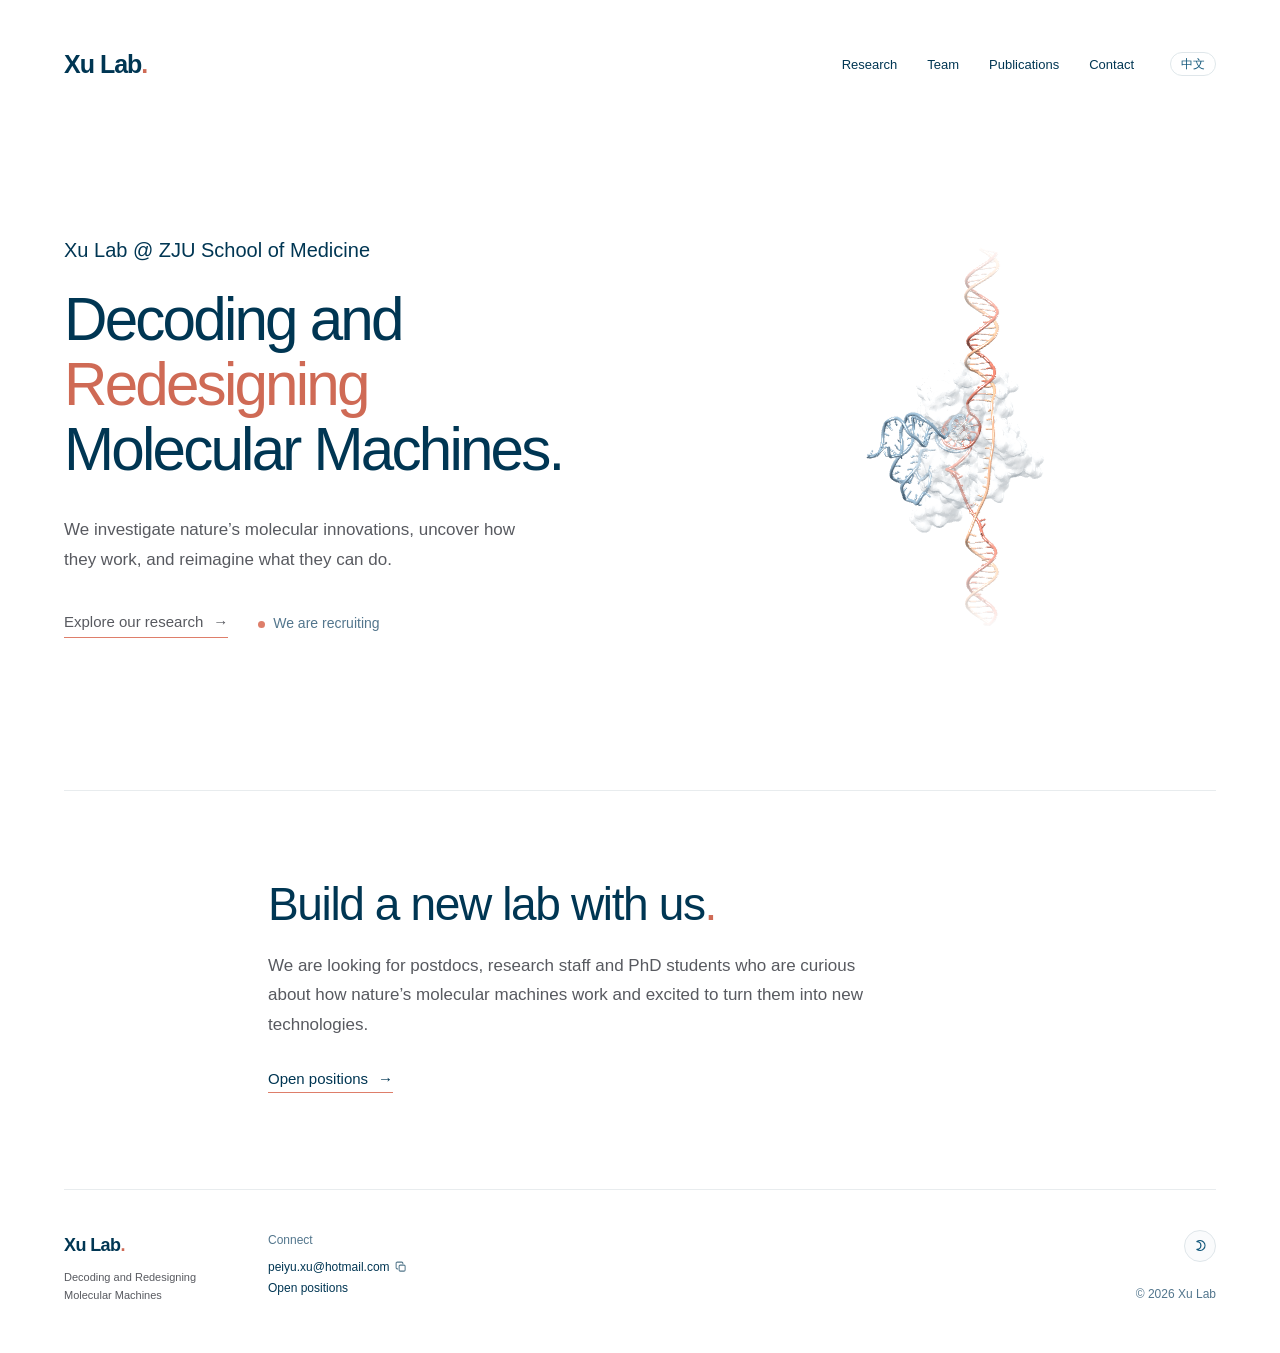
==== commit 0385d6eb: "Enable bilingual (English + Chinese) switch and zh/ pages on xulab.bio" ====
--- a/index.html
+++ b/index.html
@@ -1,6 +1,6 @@
 <!doctype html>
-<html lang="en"><head><meta charset="utf-8"><meta name="viewport" content="width=device-width,initial-scale=1"><meta name="theme-color" content="#ffffff"><meta name="description" content="The Xu Lab at Zhejiang University School of Medicine discovers molecular machines in nature, works out how they function, and redesigns them into new technologies, at the bench and with AI."><title>Xu Lab — Molecular Machines</title><link rel="canonical" href="https://xulab.bio/"><meta property="og:type" content="website"><meta property="og:site_name" content="Xu Lab"><meta property="og:title" content="Xu Lab — Molecular Machines"><meta property="og:description" content="The Xu Lab at Zhejiang University School of Medicine discovers molecular machines in nature, works out how they function, and redesigns them into new technologies, at the bench and with AI."><meta property="og:url" content="https://xulab.bio/"><meta property="og:image" content="https://xulab.bio/assets/og-image.png"><meta name="twitter:card" content="summary_large_image"><script type="application/ld+json">{"@context": "https://schema.org", "@type": "ResearchOrganization", "name": "Xu Lab", "description": "The Xu Lab at Zhejiang University School of Medicine discovers molecular machines in nature, works out how they function, and redesigns them into new technologies, at the bench and with AI.", "parentOrganization": {"@type": "CollegeOrUniversity", "name": "Zhejiang University School of Medicine"}, "email": "peiyu.xu@hotmail.com", "founder": {"@type": "Person", "name": "Peiyu Xu"}}</script><link rel="icon" href="/favicon.ico" sizes="48x48"><link rel="icon" href="/assets/icon-192.png" type="image/png" sizes="192x192"><link rel="icon" href="/assets/mark.svg" type="image/svg+xml" sizes="any"><link rel="apple-touch-icon" href="/assets/apple-touch-icon.png" sizes="180x180"><link rel="manifest" href="/site.webmanifest"><link rel="modulepreload" href="assets/vendor/three.module.min.js"><link rel="preload" href="assets/spufz1.json" as="fetch" crossorigin><link rel="preload" href="assets/protein-surface.bin" as="fetch" crossorigin><script>try{if(localStorage.getItem("xulab-theme")==="dark")document.documentElement.dataset.theme="dark"}catch(e){}</script><link rel="stylesheet" href="style.css?v=r47"><script type="module" src="app.js?v=spufz1-v7"></script><script type="module" src="site.js?v=r9"></script></head>
-<body class="home"><a class="skip" href="#main">Skip to content</a><header><a class="wordmark" href="index.html" aria-label="Xu Lab home">Xu Lab<span>.</span></a><nav aria-label="Main navigation"><a href="research.html">Research</a><a href="team.html">Team</a><a href="publications.html">Publications</a><a href="contact.html">Contact</a></nav></header><main id="main"><section class="intro" aria-labelledby="title"><div class="intro-copy"><p class="lab-heading">Xu Lab @ ZJU School of Medicine</p><h1 id="title">Decoding and<br><span>Redesigning</span><br>Molecular Machines.</h1><p>We investigate nature’s molecular innovations, uncover how they work, and reimagine what they can do.</p><p class="hero-links"><a class="cta-link" href="research.html">Explore our research <span aria-hidden="true">→</span></a><a class="hero-secondary" href="contact.html#positions">We are recruiting</a></p></div><figure class="molecular-figure">
+<html lang="en"><head><meta charset="utf-8"><meta name="viewport" content="width=device-width,initial-scale=1"><meta name="theme-color" content="#ffffff"><meta name="description" content="The Xu Lab at Zhejiang University School of Medicine discovers molecular machines in nature, works out how they function, and redesigns them into new technologies, at the bench and with AI."><title>Xu Lab — Molecular Machines</title><link rel="canonical" href="https://xulab.bio/"><meta property="og:type" content="website"><meta property="og:site_name" content="Xu Lab"><meta property="og:title" content="Xu Lab — Molecular Machines"><meta property="og:description" content="The Xu Lab at Zhejiang University School of Medicine discovers molecular machines in nature, works out how they function, and redesigns them into new technologies, at the bench and with AI."><meta property="og:url" content="https://xulab.bio/"><meta property="og:image" content="https://xulab.bio/assets/og-image.png"><meta name="twitter:card" content="summary_large_image"><script type="application/ld+json">{"@context": "https://schema.org", "@type": "ResearchOrganization", "name": "Xu Lab", "description": "The Xu Lab at Zhejiang University School of Medicine discovers molecular machines in nature, works out how they function, and redesigns them into new technologies, at the bench and with AI.", "parentOrganization": {"@type": "CollegeOrUniversity", "name": "Zhejiang University School of Medicine"}, "email": "peiyu.xu@hotmail.com", "founder": {"@type": "Person", "name": "Peiyu Xu"}}</script><link rel="alternate" hreflang="en" href="https://xulab.bio/"><link rel="alternate" hreflang="zh-CN" href="https://xulab.bio/zh/"><link rel="icon" href="/favicon.ico" sizes="48x48"><link rel="icon" href="/assets/icon-192.png" type="image/png" sizes="192x192"><link rel="icon" href="/assets/mark.svg" type="image/svg+xml" sizes="any"><link rel="apple-touch-icon" href="/assets/apple-touch-icon.png" sizes="180x180"><link rel="manifest" href="/site.webmanifest"><link rel="modulepreload" href="assets/vendor/three.module.min.js"><link rel="preload" href="assets/spufz1.json" as="fetch" crossorigin><link rel="preload" href="assets/protein-surface.bin" as="fetch" crossorigin><script>try{if(localStorage.getItem("xulab-theme")==="dark")document.documentElement.dataset.theme="dark"}catch(e){}</script><link rel="stylesheet" href="style.css?v=r47"><script type="module" src="app.js?v=spufz1-v7"></script><script type="module" src="site.js?v=r9"></script></head>
+<body class="home"><a class="skip" href="#main">Skip to content</a><header><a class="wordmark" href="index.html" aria-label="Xu Lab home">Xu Lab<span>.</span></a><nav aria-label="Main navigation"><a href="research.html">Research</a><a href="team.html">Team</a><a href="publications.html">Publications</a><a href="contact.html">Contact</a><a class="lang-switch" href="/zh/" hreflang="zh-CN" lang="zh-CN">中文</a></nav></header><main id="main"><section class="intro" aria-labelledby="title"><div class="intro-copy"><p class="lab-heading">Xu Lab @ ZJU School of Medicine</p><h1 id="title">Decoding and<br><span>Redesigning</span><br>Molecular Machines.</h1><p>We investigate nature’s molecular innovations, uncover how they work, and reimagine what they can do.</p><p class="hero-links"><a class="cta-link" href="research.html">Explore our research <span aria-hidden="true">→</span></a><a class="hero-secondary" href="contact.html#positions">We are recruiting</a></p></div><figure class="molecular-figure">
   <div id="viewport" class="molecular-viewport">
     <canvas aria-label="SpuFz1 protein surface in translucent white, omega RNA in pale blue, and DNA in coral and apricot, from PDB 8GKH with modeled DNA extensions. Drag to rotate." role="img"></canvas>
     <p id="status" class="molecular-status" role="status">Loading structure…</p>
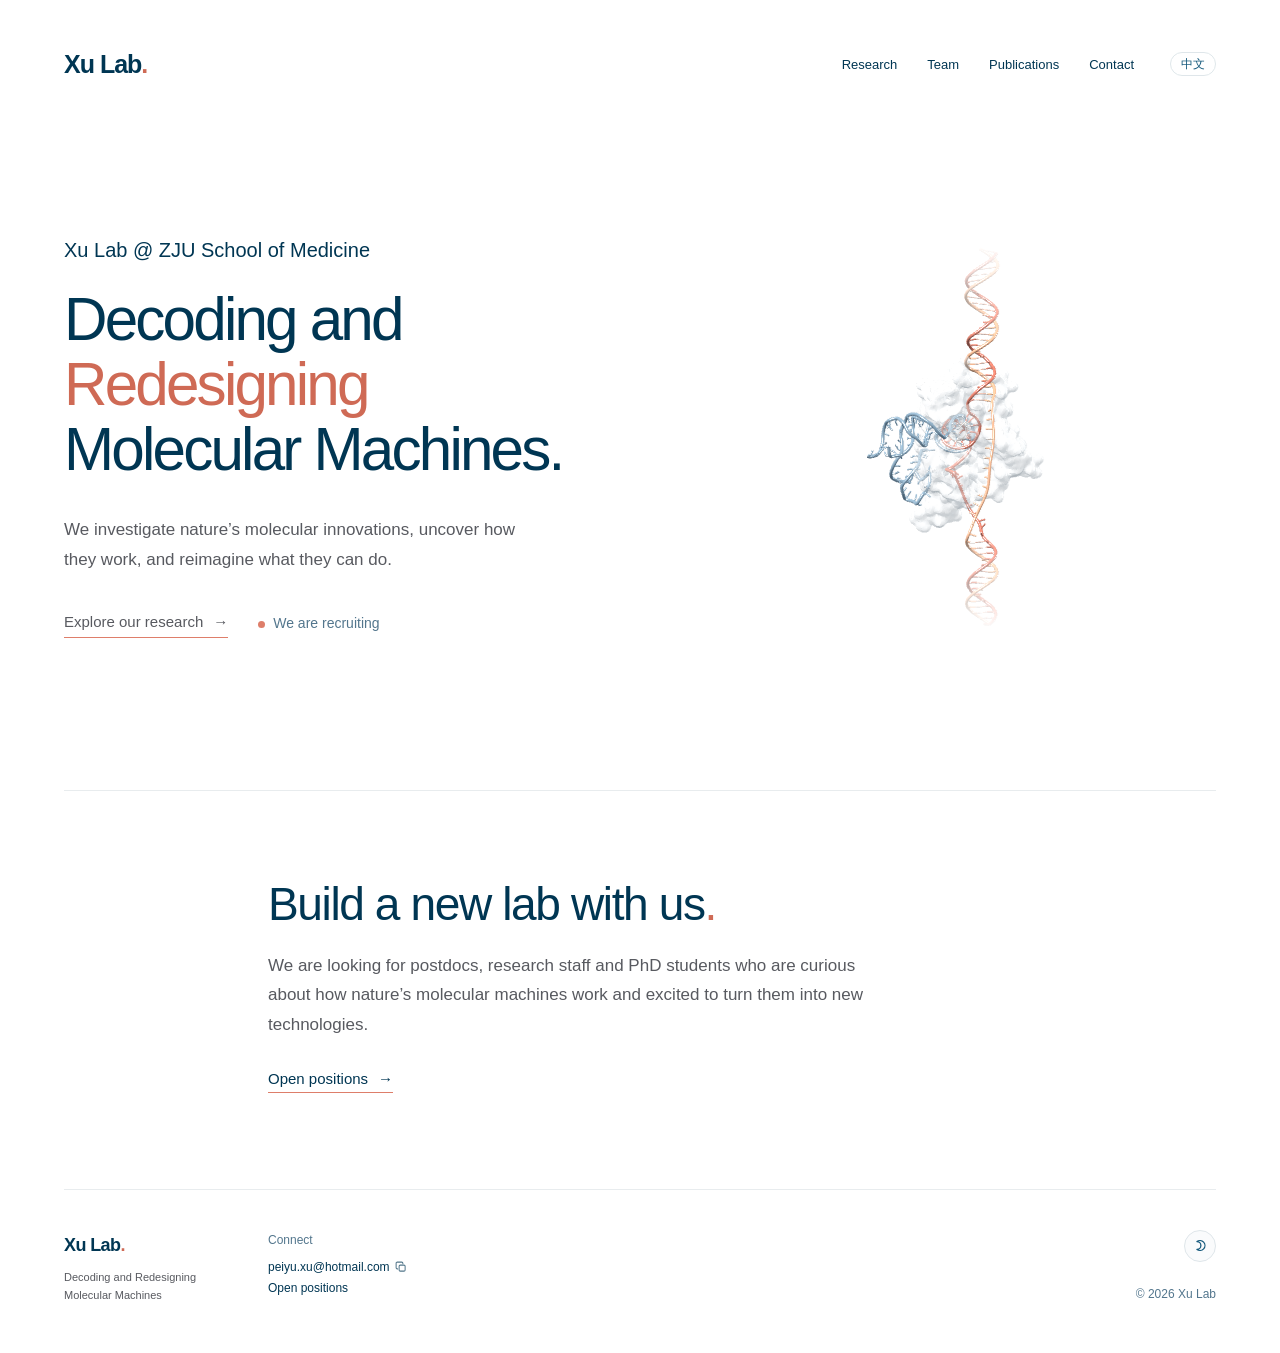
==== commit 601a9d74: "Add Baidu site verification meta tag" ====
--- a/index.html
+++ b/index.html
@@ -1,5 +1,5 @@
 <!doctype html>
-<html lang="en"><head><meta charset="utf-8"><meta name="viewport" content="width=device-width,initial-scale=1"><meta name="theme-color" content="#ffffff"><meta name="description" content="The Xu Lab at Zhejiang University School of Medicine discovers molecular machines in nature, works out how they function, and redesigns them into new technologies, at the bench and with AI."><title>Xu Lab — Molecular Machines</title><link rel="canonical" href="https://xulab.bio/"><meta property="og:type" content="website"><meta property="og:site_name" content="Xu Lab"><meta property="og:title" content="Xu Lab — Molecular Machines"><meta property="og:description" content="The Xu Lab at Zhejiang University School of Medicine discovers molecular machines in nature, works out how they function, and redesigns them into new technologies, at the bench and with AI."><meta property="og:url" content="https://xulab.bio/"><meta property="og:image" content="https://xulab.bio/assets/og-image.png"><meta name="twitter:card" content="summary_large_image"><script type="application/ld+json">{"@context": "https://schema.org", "@type": "ResearchOrganization", "name": "Xu Lab", "description": "The Xu Lab at Zhejiang University School of Medicine discovers molecular machines in nature, works out how they function, and redesigns them into new technologies, at the bench and with AI.", "parentOrganization": {"@type": "CollegeOrUniversity", "name": "Zhejiang University School of Medicine"}, "email": "peiyu.xu@hotmail.com", "founder": {"@type": "Person", "name": "Peiyu Xu"}}</script><link rel="alternate" hreflang="en" href="https://xulab.bio/"><link rel="alternate" hreflang="zh-CN" href="https://xulab.bio/zh/"><link rel="icon" href="/favicon.ico" sizes="48x48"><link rel="icon" href="/assets/icon-192.png" type="image/png" sizes="192x192"><link rel="icon" href="/assets/mark.svg" type="image/svg+xml" sizes="any"><link rel="apple-touch-icon" href="/assets/apple-touch-icon.png" sizes="180x180"><link rel="manifest" href="/site.webmanifest"><link rel="modulepreload" href="assets/vendor/three.module.min.js"><link rel="preload" href="assets/spufz1.json" as="fetch" crossorigin><link rel="preload" href="assets/protein-surface.bin" as="fetch" crossorigin><script>try{if(localStorage.getItem("xulab-theme")==="dark")document.documentElement.dataset.theme="dark"}catch(e){}</script><link rel="stylesheet" href="style.css?v=r47"><script type="module" src="app.js?v=spufz1-v7"></script><script type="module" src="site.js?v=r9"></script></head>
+<html lang="en"><head><meta charset="utf-8"><meta name="viewport" content="width=device-width,initial-scale=1"><meta name="baidu-site-verification" content="codeva-CUnoNvr2Vo" /><meta name="theme-color" content="#ffffff"><meta name="description" content="The Xu Lab at Zhejiang University School of Medicine discovers molecular machines in nature, works out how they function, and redesigns them into new technologies, at the bench and with AI."><title>Xu Lab — Molecular Machines</title><link rel="canonical" href="https://xulab.bio/"><meta property="og:type" content="website"><meta property="og:site_name" content="Xu Lab"><meta property="og:title" content="Xu Lab — Molecular Machines"><meta property="og:description" content="The Xu Lab at Zhejiang University School of Medicine discovers molecular machines in nature, works out how they function, and redesigns them into new technologies, at the bench and with AI."><meta property="og:url" content="https://xulab.bio/"><meta property="og:image" content="https://xulab.bio/assets/og-image.png"><meta name="twitter:card" content="summary_large_image"><script type="application/ld+json">{"@context": "https://schema.org", "@type": "ResearchOrganization", "name": "Xu Lab", "description": "The Xu Lab at Zhejiang University School of Medicine discovers molecular machines in nature, works out how they function, and redesigns them into new technologies, at the bench and with AI.", "parentOrganization": {"@type": "CollegeOrUniversity", "name": "Zhejiang University School of Medicine"}, "email": "peiyu.xu@hotmail.com", "founder": {"@type": "Person", "name": "Peiyu Xu"}}</script><link rel="alternate" hreflang="en" href="https://xulab.bio/"><link rel="alternate" hreflang="zh-CN" href="https://xulab.bio/zh/"><link rel="icon" href="/favicon.ico" sizes="48x48"><link rel="icon" href="/assets/icon-192.png" type="image/png" sizes="192x192"><link rel="icon" href="/assets/mark.svg" type="image/svg+xml" sizes="any"><link rel="apple-touch-icon" href="/assets/apple-touch-icon.png" sizes="180x180"><link rel="manifest" href="/site.webmanifest"><link rel="modulepreload" href="assets/vendor/three.module.min.js"><link rel="preload" href="assets/spufz1.json" as="fetch" crossorigin><link rel="preload" href="assets/protein-surface.bin" as="fetch" crossorigin><script>try{if(localStorage.getItem("xulab-theme")==="dark")document.documentElement.dataset.theme="dark"}catch(e){}</script><link rel="stylesheet" href="style.css?v=r47"><script type="module" src="app.js?v=spufz1-v7"></script><script type="module" src="site.js?v=r9"></script></head>
 <body class="home"><a class="skip" href="#main">Skip to content</a><header><a class="wordmark" href="index.html" aria-label="Xu Lab home">Xu Lab<span>.</span></a><nav aria-label="Main navigation"><a href="research.html">Research</a><a href="team.html">Team</a><a href="publications.html">Publications</a><a href="contact.html">Contact</a><a class="lang-switch" href="/zh/" hreflang="zh-CN" lang="zh-CN">中文</a></nav></header><main id="main"><section class="intro" aria-labelledby="title"><div class="intro-copy"><p class="lab-heading">Xu Lab @ ZJU School of Medicine</p><h1 id="title">Decoding and<br><span>Redesigning</span><br>Molecular Machines.</h1><p>We investigate nature’s molecular innovations, uncover how they work, and reimagine what they can do.</p><p class="hero-links"><a class="cta-link" href="research.html">Explore our research <span aria-hidden="true">→</span></a><a class="hero-secondary" href="contact.html#positions">We are recruiting</a></p></div><figure class="molecular-figure">
   <div id="viewport" class="molecular-viewport">
     <canvas aria-label="SpuFz1 protein surface in translucent white, omega RNA in pale blue, and DNA in coral and apricot, from PDB 8GKH with modeled DNA extensions. Drag to rotate." role="img"></canvas>
